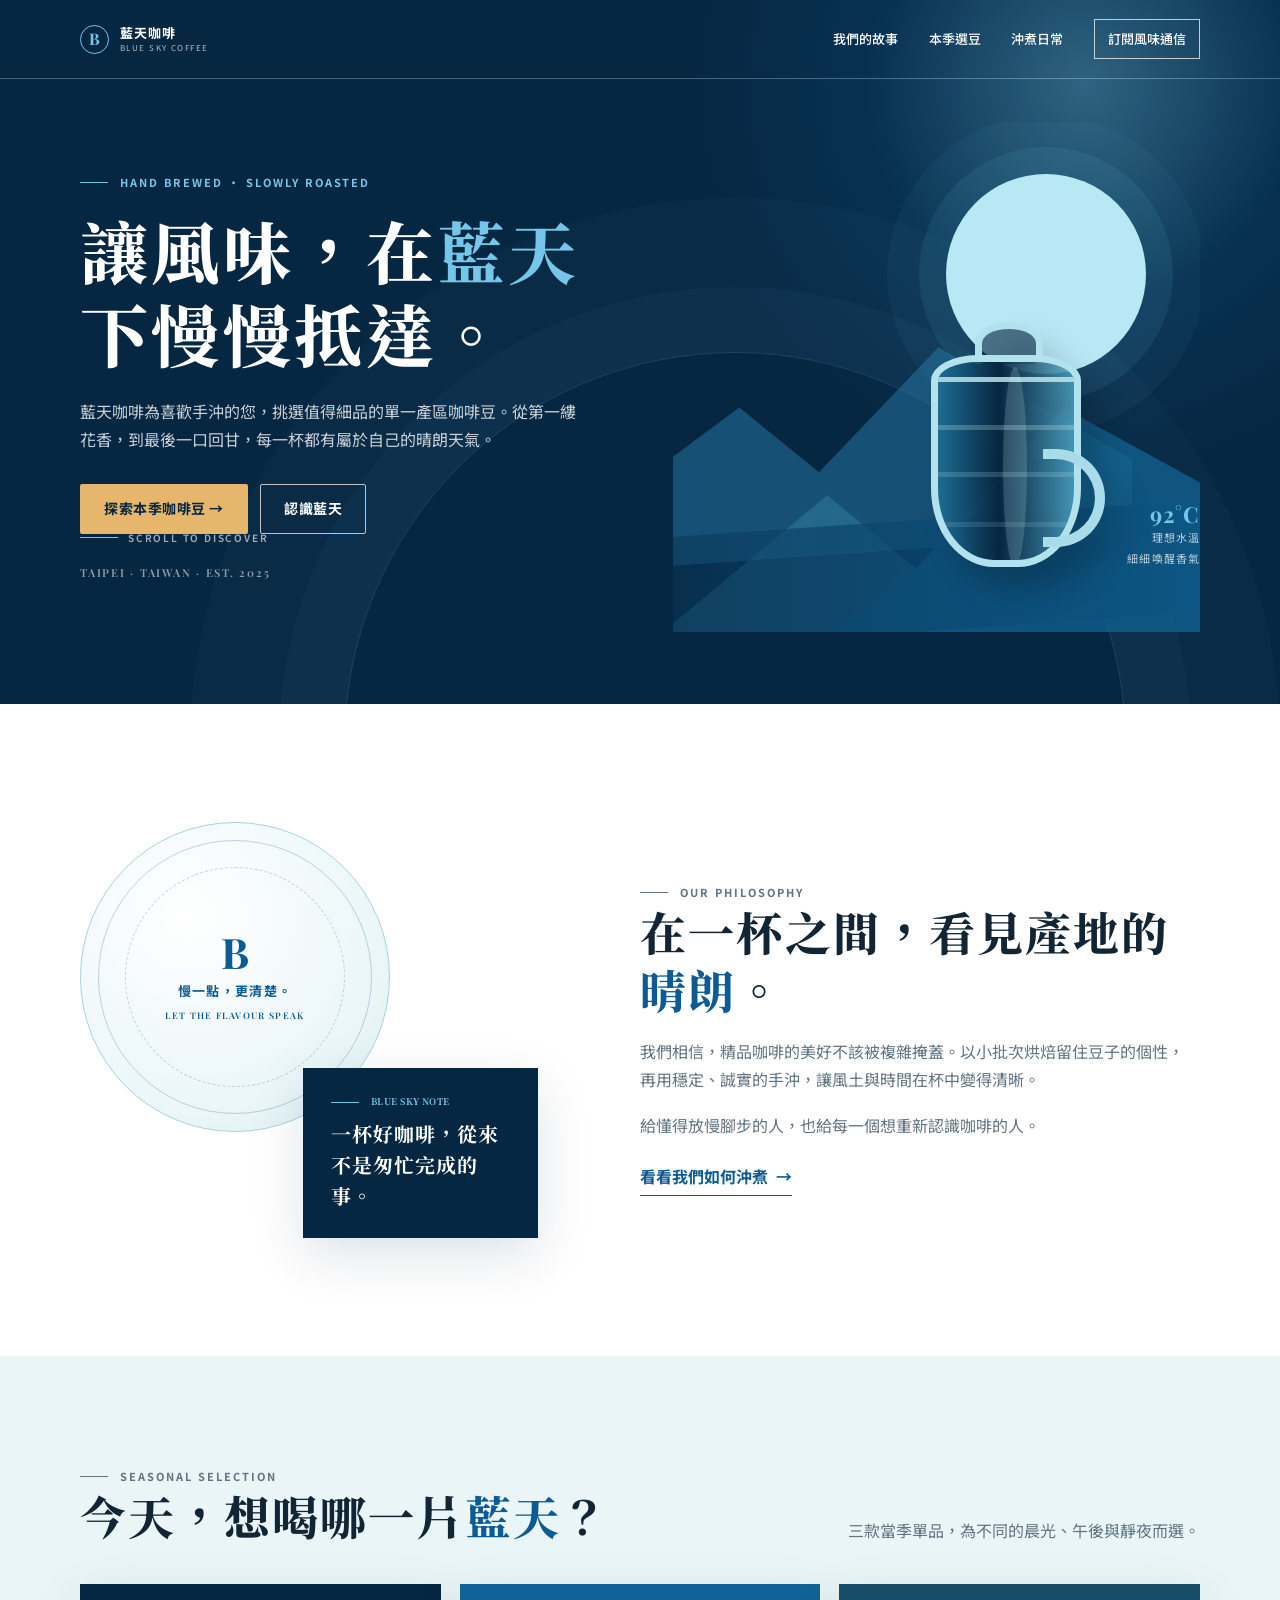
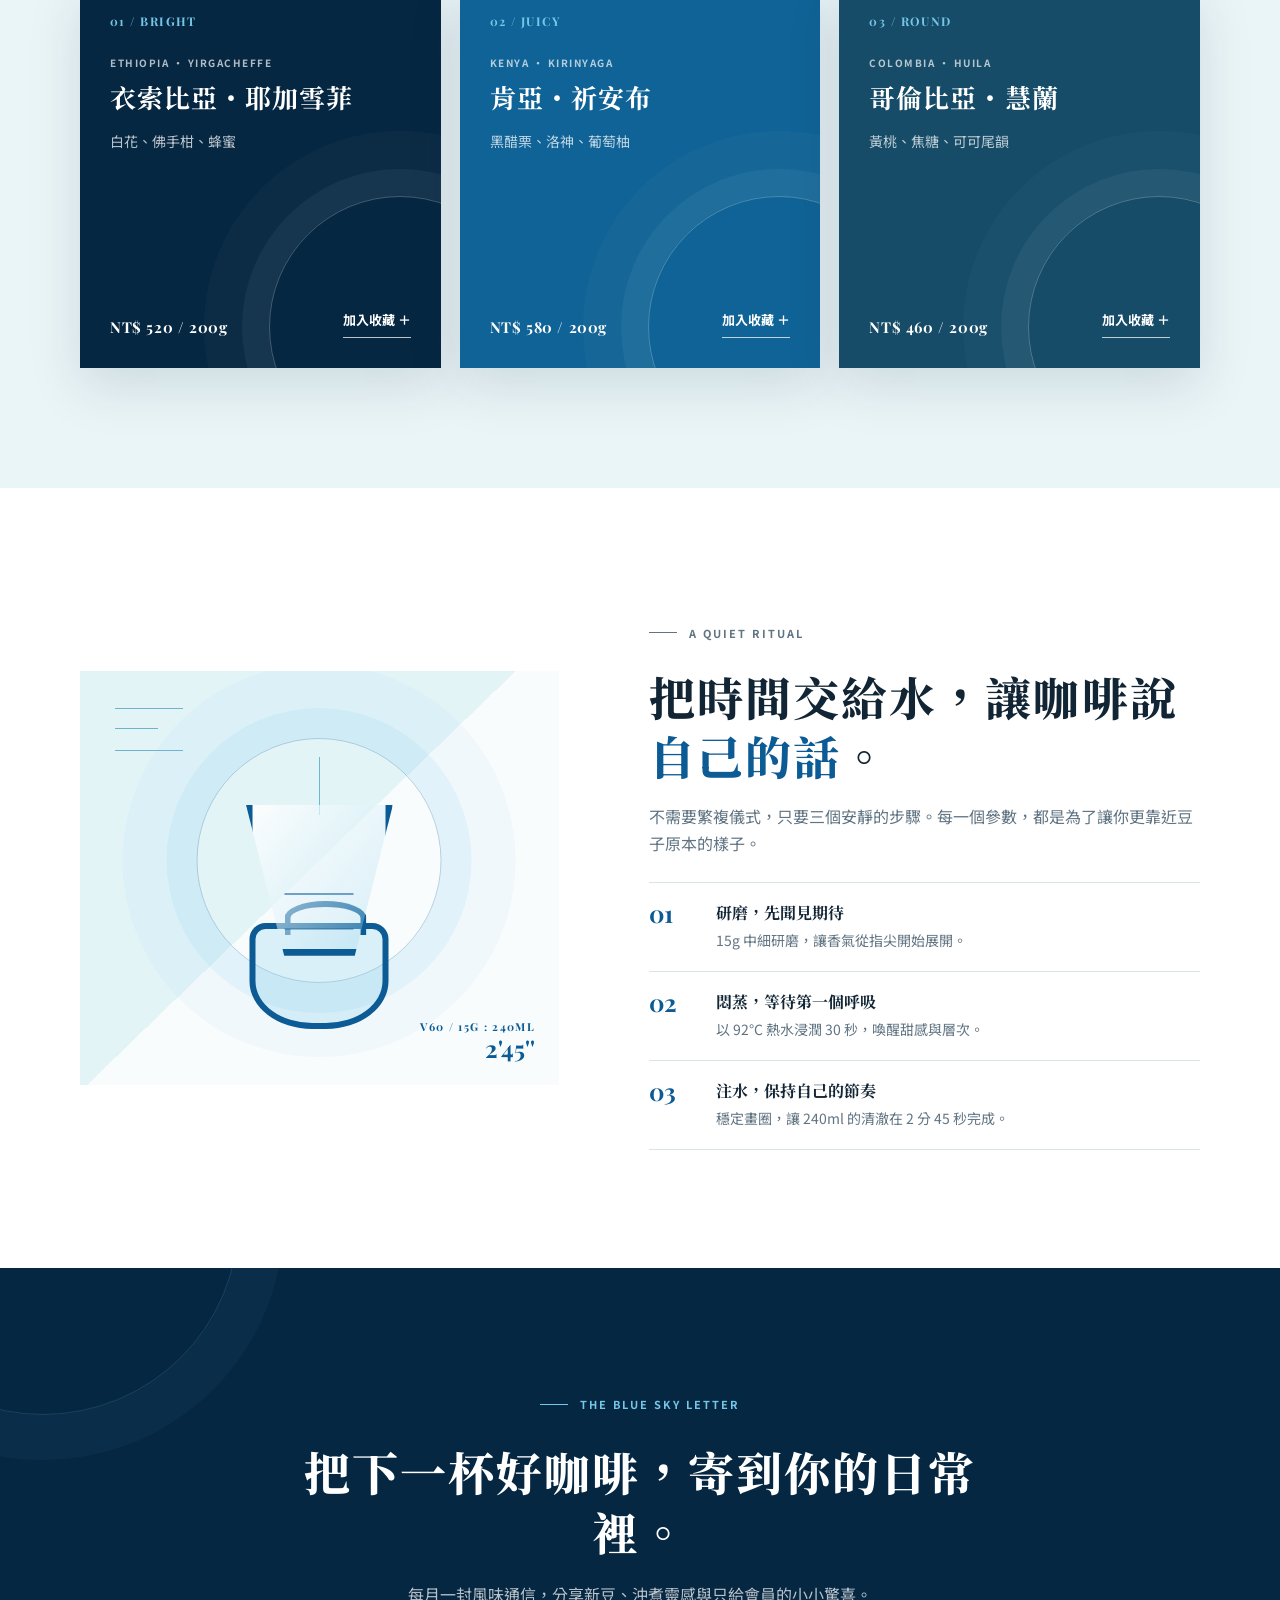
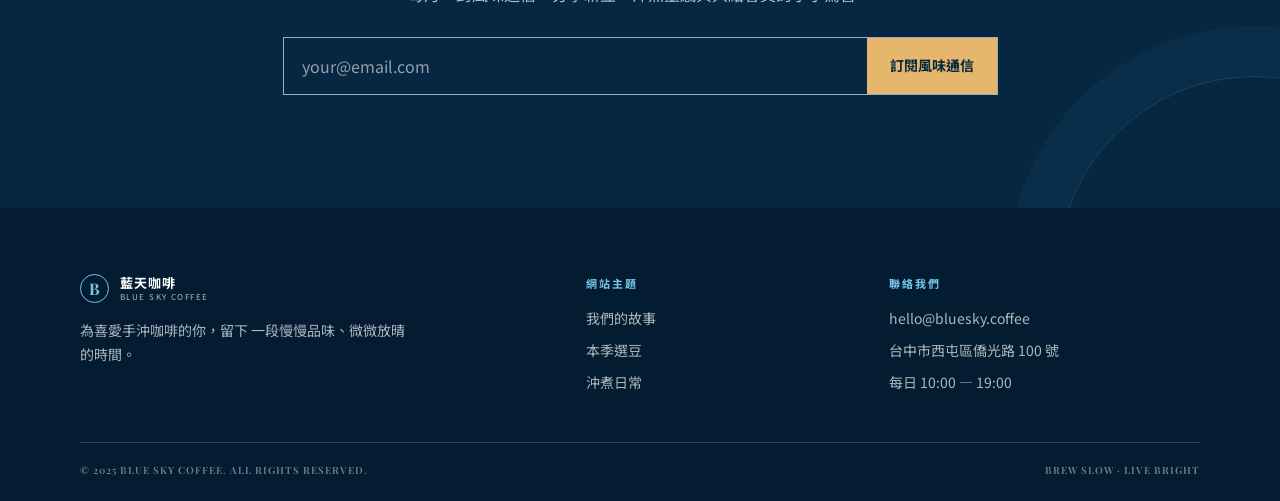
==== onepage/index.html @ 28d44866 "Initial commit" ====
<!doctype html>
<html lang="zh-Hant">
<head>
  <meta charset="UTF-8">
  <meta name="viewport" content="width=device-width, initial-scale=1.0">
  <meta name="description" content="藍天咖啡，為手沖咖啡愛好者挑選當季精品咖啡豆，讓每一杯都清澈、明亮、值得細品。">
  <title>藍天咖啡｜讓風味，慢慢抵達</title>
  <link rel="preconnect" href="https://fonts.googleapis.com">
  <link rel="preconnect" href="https://fonts.gstatic.com" crossorigin>
  <link href="https://fonts.googleapis.com/css2?family=Noto+Sans+TC:wght@400;500;600;700&family=Noto+Serif+TC:wght@600;700;800;900&family=Playfair+Display:wght@600;700&display=swap" rel="stylesheet">
  <style>
    :root {
      --navy: #062742;
      --blue: #0c5b95;
      --sky: #75c6e8;
      --mist: #eaf5f7;
      --cream: #fbfaf6;
      --ink: #122534;
      --muted: #607482;
      --line: #d7e4e8;
      --sand: #e5b66b;
      --shadow: 0 18px 50px rgba(6, 39, 66, .13);
    }

    * { box-sizing: border-box; }
    html { scroll-behavior: smooth; }
    body {
      margin: 0;
      color: var(--ink);
      background: var(--cream);
      font: 16px/1.7 "Noto Sans TC", sans-serif;
      -webkit-font-smoothing: antialiased;
    }
    a { color: inherit; text-decoration: none; }
    button, input { font: inherit; }
    button { cursor: pointer; }
    .wrap { width: min(1120px, calc(100% - 48px)); margin: 0 auto; }
    .eyebrow {
      display: flex;
      align-items: center;
      gap: 12px;
      margin: 0 0 18px;
      color: var(--blue);
      font-size: 11px;
      font-weight: 700;
      letter-spacing: .18em;
    }
    .eyebrow::before { width: 28px; height: 1px; background: currentColor; content: ""; }
    .section-title {
      margin: 0;
      font: 800 clamp(30px, 4vw, 46px)/1.28 "Noto Serif TC", serif;
      letter-spacing: .045em;
    }
    .text-blue { color: var(--blue); }
    .button, .outline-link {
      display: inline-flex;
      min-height: 50px;
      align-items: center;
      justify-content: center;
      padding: 10px 23px;
      border: 1px solid transparent;
      border-radius: 2px;
      font-size: 14px;
      font-weight: 700;
      letter-spacing: .04em;
      transition: transform .25s ease, background-color .25s ease, color .25s ease, border-color .25s ease;
    }
    .button:hover, .outline-link:hover { transform: translateY(-2px); }
    .button--sand { color: var(--navy); background: var(--sand); }
    .button--sand:hover { background: #f1cb8b; }
    .button--dark { color: var(--navy); background: #fff; }
    .outline-link { border-color: rgba(255,255,255,.72); color: #fff; }
    .outline-link:hover { color: var(--navy); background: #fff; }
    :focus-visible { outline: 3px solid var(--sky); outline-offset: 4px; }

    /* Header & hero */
    .site-header { position: absolute; z-index: 20; top: 0; left: 0; width: 100%; border-bottom: 1px solid rgba(255,255,255,.28); }
    .nav { min-height: 78px; display: flex; align-items: center; justify-content: space-between; gap: 20px; }
    .brand { display: inline-flex; align-items: center; gap: 11px; color: #fff; }
    .brand-mark { width: 29px; height: 29px; display: grid; place-items: center; border: 1px solid var(--sky); border-radius: 50%; color: var(--sky); font: 700 16px/1 "Playfair Display", serif; }
    .brand-copy { display: grid; line-height: 1.05; }
    .brand-copy strong { font-size: 13px; letter-spacing: .08em; }
    .brand-copy small { margin-top: 4px; font-size: 8px; letter-spacing: .18em; opacity: .7; }
    .nav-links { display: flex; align-items: center; gap: clamp(16px, 2.4vw, 31px); }
    .nav-links a { position: relative; color: #fff; font-size: 13px; font-weight: 500; white-space: nowrap; }
    .nav-links a:not(.nav-cta)::after { position: absolute; right: 0; bottom: -5px; left: auto; width: 0; height: 1px; background: var(--sky); content: ""; transition: width .25s ease; }
    .nav-links a:not(.nav-cta):hover::after { right: auto; left: 0; width: 100%; }
    .nav-links .nav-cta { padding: 8px 13px; border: 1px solid rgba(255,255,255,.72); }
    .nav-links .nav-cta:hover { color: var(--navy); background: #fff; }
    .menu-toggle { display: none; width: 42px; height: 42px; border: 1px solid rgba(255,255,255,.7); color: #fff; background: transparent; font-size: 23px; line-height: 1; }

    .hero { position: relative; min-height: 704px; overflow: hidden; color: #fff; background: var(--navy); isolation: isolate; }
    .hero::before { position: absolute; z-index: -2; top: -320px; right: -210px; width: 810px; height: 810px; border-radius: 50%; background: radial-gradient(circle, rgba(117,198,232,.38), rgba(12,91,149,.18) 38%, transparent 69%); content: ""; }
    .hero::after { position: absolute; z-index: -1; right: 12%; bottom: -430px; width: 780px; height: 780px; border: 1px solid rgba(117,198,232,.18); border-radius: 50%; box-shadow: 0 0 0 65px rgba(117,198,232,.035), 0 0 0 154px rgba(117,198,232,.025); content: ""; }
    .hero-grid { min-height: 704px; display: grid; grid-template-columns: 1.02fr .98fr; gap: 45px; align-items: center; padding: 122px 0 72px; }
    .hero-copy { position: relative; z-index: 2; }
    .hero .eyebrow { color: var(--sky); }
    .hero h1 { max-width: 650px; margin: 0 0 23px; font: 800 clamp(42px, 5.5vw, 68px)/1.22 "Noto Serif TC", serif; letter-spacing: .05em; }
    .hero h1 span { color: var(--sky); }
    .hero-lede { max-width: 500px; margin: 0; color: rgba(255,255,255,.79); font-size: 16px; }
    .hero-actions { display: flex; flex-wrap: wrap; gap: 12px; margin-top: 31px; }
    .hero-note { margin: 31px 0 0; color: rgba(255,255,255,.55); font: 600 11px/1.5 "Playfair Display", serif; letter-spacing: .16em; }
    .scroll-cue { position: absolute; bottom: 35px; left: 0; display: flex; align-items: center; gap: 10px; color: rgba(255,255,255,.63); font-size: 10px; font-weight: 600; letter-spacing: .18em; }
    .scroll-cue::before { width: 38px; height: 1px; background: var(--sky); content: ""; }

    .hero-art { position: relative; align-self: stretch; min-height: 470px; overflow: hidden; }
    .hero-art .sun { position: absolute; top: 52px; right: 54px; width: clamp(138px, 18vw, 200px); aspect-ratio: 1; border-radius: 50%; background: #b9e8f5; box-shadow: 0 0 0 27px rgba(117,198,232,.09), 0 0 0 59px rgba(117,198,232,.045); }
    .mountain { position: absolute; right: -11%; bottom: 6px; width: 116%; height: 260px; transform: skewY(-9deg); transform-origin: right bottom; background: linear-gradient(146deg, transparent 0 27%, rgba(61,145,184,.36) 27.3% 48%, rgba(17,97,143,.77) 48.3%); clip-path: polygon(0 62%, 28% 20%, 44% 57%, 68% 4%, 100% 57%, 100% 100%, 0 100%); }
    .mountain--back { right: 13%; bottom: 98px; width: 108%; height: 220px; opacity: .46; transform: skewY(-4deg); background: #2a81ae; clip-path: polygon(0 84%, 31% 30%, 45% 62%, 66% 9%, 100% 66%, 100% 100%, 0 100%); }
    .horizon { position: absolute; right: -4%; bottom: 0; width: 116%; height: 112px; background: linear-gradient(90deg, rgba(7,45,75,.5), #0d5684); transform: skewY(-4deg); }
    .coffee-vessel { position: absolute; z-index: 4; right: 18%; bottom: 36px; width: 192px; height: 274px; filter: drop-shadow(18px 22px 14px rgba(0,0,0,.22)); }
    .vessel-neck { position: absolute; top: 0; left: 62px; width: 68px; height: 42px; border: 7px solid #b3e2ef; border-bottom: 0; border-radius: 50% 50% 0 0; background: rgba(6,39,66,.62); }
    .vessel-body { position: absolute; top: 33px; left: 18px; width: 150px; height: 212px; border: 7px solid #b3e2ef; border-radius: 31% 31% 42% 42% / 12% 12% 37% 37%; background: linear-gradient(90deg, rgba(30,112,151,.9), rgba(5,35,60,.9) 45%, rgba(83,167,198,.8)); overflow: hidden; }
    .vessel-body::before { position: absolute; top: 15px; left: 0; width: 100%; height: 5px; background: rgba(197,237,244,.8); box-shadow: 0 48px rgba(197,237,244,.25), 0 95px rgba(197,237,244,.18), 0 145px rgba(197,237,244,.13); content: ""; }
    .vessel-body::after { position: absolute; top: 5px; left: 48%; width: 24px; height: 200px; border-radius: 50%; background: rgba(218,247,251,.17); content: ""; }
    .vessel-handle { position: absolute; right: 0; bottom: 49px; width: 62px; height: 98px; border: 10px solid #a9dce9; border-left: 0; border-radius: 0 53px 53px 0; }
    .art-label { position: absolute; z-index: 5; right: 0; bottom: 64px; display: grid; gap: 3px; color: rgba(255,255,255,.73); font-size: 11px; letter-spacing: .1em; text-align: right; }
    .art-label strong { color: var(--sky); font: 700 22px/1 "Playfair Display", serif; }

    /* Story */
    .story { padding: 118px 0; background: #fff; }
    .story-grid { display: grid; grid-template-columns: .9fr 1.1fr; gap: clamp(45px, 8vw, 105px); align-items: center; }
    .story-visual { position: relative; min-height: 416px; }
    .seal { position: absolute; top: 0; left: 0; width: 310px; height: 310px; display: grid; place-items: center; border: 1px solid #a8d2df; border-radius: 50%; color: var(--blue); background: radial-gradient(circle at 35% 30%, #fff 0, #eaf6f8 68%, #d9edf1 100%); }
    .seal::before, .seal::after { position: absolute; border: 1px solid rgba(12,91,149,.25); border-radius: 50%; content: ""; }
    .seal::before { inset: 17px; }
    .seal::after { inset: 44px; border-style: dashed; }
    .seal-inner { position: relative; z-index: 1; display: grid; gap: 7px; text-align: center; }
    .seal-inner b { font: 700 42px/1 "Playfair Display", serif; }
    .seal-inner span { font-size: 13px; font-weight: 700; letter-spacing: .1em; }
    .seal-inner small { font: 600 9px/1.5 "Playfair Display", serif; letter-spacing: .15em; }
    .blue-note { position: absolute; right: 0; bottom: 0; width: 235px; padding: 27px 28px; color: #fff; background: var(--navy); box-shadow: var(--shadow); }
    .blue-note .eyebrow { margin-bottom: 9px; color: var(--sky); font-size: 9px; }
    .blue-note p { margin: 0; font: 700 20px/1.55 "Noto Serif TC", serif; letter-spacing: .05em; }
    .story-copy p { margin: 19px 0 0; color: var(--muted); }
    .inline-link { display: inline-flex; align-items: center; gap: 8px; margin-top: 24px; padding-bottom: 5px; border-bottom: 1px solid var(--blue); color: var(--blue); font-weight: 700; }
    .inline-link:hover { color: var(--navy); }

    /* Coffee collection */
    .coffee { padding: 111px 0 120px; background: var(--mist); }
    .section-heading { display: flex; align-items: end; justify-content: space-between; gap: 40px; margin-bottom: 39px; }
    .section-heading p { max-width: 370px; margin: 0; color: var(--muted); }
    .coffee-grid { display: grid; grid-template-columns: repeat(3, 1fr); gap: 19px; }
    .coffee-card { position: relative; min-height: 384px; display: flex; flex-direction: column; overflow: hidden; padding: 30px; color: #fff; background: var(--navy); box-shadow: var(--shadow); }
    .coffee-card:nth-child(2) { background: #106396; }
    .coffee-card:nth-child(3) { background: #164c68; }
    .coffee-card::after { position: absolute; right: -90px; bottom: -90px; width: 260px; height: 260px; border: 1px solid rgba(255,255,255,.24); border-radius: 50%; box-shadow: 0 0 0 27px rgba(255,255,255,.045), 0 0 0 65px rgba(255,255,255,.025); content: ""; }
    .card-top, .coffee-card h3, .flavour, .card-footer { position: relative; z-index: 1; }
    .card-top { color: var(--sky); font: 700 12px/1.3 "Playfair Display", serif; letter-spacing: .12em; }
    .origin { margin: 25px 0 8px; color: rgba(255,255,255,.69); font-size: 10px; font-weight: 700; letter-spacing: .15em; }
    .coffee-card h3 { margin: 0; font: 700 26px/1.38 "Noto Serif TC", serif; letter-spacing: .04em; }
    .flavour { margin: 15px 0 0; color: rgba(255,255,255,.73); font-size: 14px; }
    .card-footer { display: flex; align-items: end; justify-content: space-between; gap: 14px; margin-top: auto; }
    .price { font: 700 15px/1.3 "Playfair Display", serif; letter-spacing: .04em; }
    .save-coffee { padding: 0 0 5px; border: 0; border-bottom: 1px solid rgba(255,255,255,.72); color: #fff; background: transparent; font-size: 13px; font-weight: 700; white-space: nowrap; transition: color .2s, border-color .2s; }
    .save-coffee:hover { border-color: var(--sand); color: var(--sand); }

    /* Brew */
    .brew { padding: 118px 0; background: #fff; }
    .brew-grid { display: grid; grid-template-columns: .93fr 1.07fr; gap: clamp(42px, 8vw, 90px); align-items: center; }
    .brew-art { position: relative; height: 414px; overflow: hidden; background: linear-gradient(136deg, #e3f4f7 0 48%, #f8fcfc 48% 100%); }
    .brew-art::before { position: absolute; top: 37px; left: 35px; width: 68px; height: 41px; border-top: 1px solid #6cb4ce; border-bottom: 1px solid #6cb4ce; content: ""; }
    .brew-art::after { position: absolute; top: 57px; left: 35px; width: 43px; border-top: 1px solid #6cb4ce; content: ""; }
    .water-rings { position: absolute; top: 67px; left: 50%; width: 245px; height: 245px; border: 1px solid rgba(12,91,149,.27); border-radius: 50%; transform: translateX(-50%); box-shadow: 0 0 0 30px rgba(117,198,232,.12), 0 0 0 74px rgba(117,198,232,.065); }
    .water-rings::before { position: absolute; top: 18px; left: 50%; width: 1px; height: 58px; background: #6bb8d1; content: ""; transform: translateX(-50%); }
    .dripper { position: absolute; z-index: 2; top: 134px; left: 50%; width: 147px; height: 151px; border: 7px solid var(--blue); border-top: 0; background: linear-gradient(130deg, rgba(255,255,255,.85), rgba(117,198,232,.25)); clip-path: polygon(0 0, 100% 0, 74% 100%, 26% 100%); transform: translateX(-50%); }
    .dripper::after { position: absolute; right: 32px; bottom: 19px; left: 32px; height: 33px; border-top: 2px solid rgba(12,91,149,.55); border-bottom: 2px solid rgba(12,91,149,.35); content: ""; }
    .carafe { position: absolute; z-index: 1; bottom: 56px; left: 50%; width: 139px; height: 106px; border: 6px solid var(--blue); border-radius: 16px 16px 45% 45%; background: rgba(117,198,232,.23); transform: translateX(-50%); }
    .carafe::before { position: absolute; top: -28px; left: 29px; width: 70px; height: 28px; border: 6px solid var(--blue); border-bottom: 0; border-radius: 50% 50% 0 0; content: ""; }
    .brew-caption { position: absolute; right: 24px; bottom: 19px; color: var(--blue); text-align: right; }
    .brew-caption span { display: block; font: 700 11px/1.5 "Playfair Display", serif; letter-spacing: .12em; }
    .brew-caption strong { font: 700 24px/1.1 "Playfair Display", serif; }
    .brew-copy > p { margin: 18px 0 25px; color: var(--muted); }
    .brew-steps { border-top: 1px solid var(--line); }
    .brew-step { display: grid; grid-template-columns: 52px 1fr; gap: 15px; padding: 18px 0; border-bottom: 1px solid var(--line); }
    .step-number { color: var(--blue); font: 700 24px/1 "Playfair Display", serif; }
    .brew-step h3 { margin: 0; font: 700 16px/1.5 "Noto Serif TC", serif; }
    .brew-step p { margin: 4px 0 0; color: var(--muted); font-size: 14px; }

    /* Subscribe and footer */
    .visit { position: relative; overflow: hidden; padding: 108px 0 113px; color: #fff; text-align: center; background: var(--navy); }
    .visit::before, .visit::after { position: absolute; width: 390px; height: 390px; border: 1px solid rgba(117,198,232,.17); border-radius: 50%; content: ""; }
    .visit::before { top: -245px; left: -153px; box-shadow: 0 0 0 45px rgba(117,198,232,.035); }
    .visit::after { right: -170px; bottom: -260px; box-shadow: 0 0 0 50px rgba(117,198,232,.035); }
    .visit .wrap { position: relative; z-index: 1; max-width: 715px; }
    .visit .eyebrow { justify-content: center; color: var(--sky); }
    .visit h2 { margin: 0; font: 800 clamp(30px, 4vw, 46px)/1.3 "Noto Serif TC", serif; letter-spacing: .045em; }
    .visit p { max-width: 510px; margin: 19px auto 29px; color: rgba(255,255,255,.72); }
    .subscribe-form { display: flex; min-height: 58px; border: 1px solid rgba(255,255,255,.62); }
    .subscribe-form input { min-width: 0; flex: 1; padding: 0 18px; border: 0; color: #fff; outline: none; background: transparent; }
    .subscribe-form input::placeholder { color: rgba(255,255,255,.56); }
    .subscribe-form button { padding: 0 23px; border: 0; color: var(--navy); background: var(--sand); font-size: 14px; font-weight: 700; white-space: nowrap; transition: background .2s; }
    .subscribe-form button:hover { background: #f1cb8b; }
    .site-footer { padding: 66px 0 23px; color: rgba(255,255,255,.68); background: #031c31; }
    .footer-grid { display: grid; grid-template-columns: 1.45fr .8fr 1fr; gap: 55px; padding-bottom: 48px; }
    .footer-brand .brand { margin-bottom: 16px; }
    .footer-brand p { max-width: 330px; margin: 0; font-size: 14px; }
    .footer-title { margin: 0 0 14px; color: var(--sky); font-size: 11px; font-weight: 700; letter-spacing: .18em; }
    .footer-links { display: grid; gap: 8px; font-size: 14px; }
    .footer-links a:hover { color: var(--sky); }
    .footer-links address { font-style: normal; }
    .footer-bottom { display: flex; justify-content: space-between; gap: 20px; padding-top: 20px; border-top: 1px solid rgba(255,255,255,.17); color: rgba(255,255,255,.44); font: 600 10px/1.5 "Playfair Display", serif; letter-spacing: .1em; }

    .toast { position: fixed; z-index: 50; right: 22px; bottom: 22px; max-width: min(370px, calc(100vw - 44px)); padding: 14px 18px; border-left: 3px solid var(--sand); color: #fff; background: var(--navy); box-shadow: var(--shadow); font-size: 14px; opacity: 0; pointer-events: none; transform: translateY(12px); transition: opacity .25s ease, transform .25s ease; }
    .toast.show { opacity: 1; transform: translateY(0); }
    .reveal { opacity: 0; transform: translateY(18px); transition: opacity .65s ease, transform .65s ease; }
    .reveal.visible { opacity: 1; transform: translateY(0); }

    @media (max-width: 820px) {
      .menu-toggle { display: grid; place-items: center; }
      .nav { position: relative; }
      .nav-links { position: absolute; top: 78px; right: -24px; left: -24px; max-height: 0; display: grid; gap: 0; overflow: hidden; background: #05233c; transition: max-height .35s ease; }
      .nav-links.open { max-height: 300px; border-top: 1px solid rgba(255,255,255,.16); }
      .nav-links a { display: block; padding: 13px 24px; }
      .nav-links .nav-cta { margin: 5px 24px 15px; padding: 10px 13px; text-align: center; }
      .hero { min-height: 710px; }
      .hero-grid { min-height: 710px; grid-template-columns: 1fr; gap: 0; padding: 118px 0 43px; }
      .hero-art { min-height: 276px; margin-top: -9px; }
      .hero-art .sun { top: 19px; right: 20%; width: 130px; }
      .mountain { height: 180px; }
      .mountain--back { bottom: 69px; height: 150px; }
      .coffee-vessel { right: 17%; bottom: -12px; transform: scale(.72); transform-origin: bottom right; }
      .art-label { display: none; }
      .scroll-cue { display: none; }
      .story-grid, .brew-grid { grid-template-columns: 1fr; }
      .story-visual { max-width: 525px; width: 100%; min-height: 400px; }
      .coffee-grid { grid-template-columns: repeat(2, 1fr); }
      .coffee-card:nth-child(3) { grid-column: span 2; }
      .footer-grid { grid-template-columns: 1fr 1fr; }
      .footer-brand { grid-column: 1 / -1; }
    }
    @media (max-width: 560px) {
      .wrap { width: calc(100% - 34px); }
      .nav-links { right: -17px; left: -17px; }
      .hero { min-height: 680px; }
      .hero-grid { min-height: 680px; padding-top: 106px; }
      .hero h1 { font-size: 40px; }
      .hero-lede { font-size: 14px; }
      .hero-actions { gap: 9px; margin-top: 24px; }
      .hero-actions .button, .hero-actions .outline-link { min-height: 46px; padding: 8px 15px; font-size: 13px; }
      .hero-note { margin-top: 21px; }
      .hero-art { min-height: 219px; }
      .hero-art .sun { width: 92px; }
      .coffee-vessel { right: 5%; bottom: -48px; transform: scale(.57); }
      .story, .coffee, .brew { padding: 76px 0; }
      .seal { width: 245px; height: 245px; }
      .seal-inner b { font-size: 35px; }
      .story-visual { min-height: 347px; }
      .blue-note { width: 185px; padding: 20px; }
      .blue-note p { font-size: 16px; }
      .section-heading { display: block; margin-bottom: 28px; }
      .section-heading p { margin-top: 14px; font-size: 14px; }
      .coffee-grid { grid-template-columns: 1fr; }
      .coffee-card, .coffee-card:nth-child(3) { min-height: 330px; grid-column: auto; }
      .coffee-card { padding: 25px; }
      .brew-art { height: 310px; }
      .water-rings { top: 45px; width: 178px; height: 178px; box-shadow: 0 0 0 23px rgba(117,198,232,.12), 0 0 0 53px rgba(117,198,232,.065); }
      .dripper { top: 95px; transform: translateX(-50%) scale(.75); }
      .carafe { bottom: 37px; transform: translateX(-50%) scale(.75); }
      .visit { padding: 76px 0; }
      .subscribe-form { display: grid; gap: 0; border: 0; }
      .subscribe-form input { min-height: 54px; border: 1px solid rgba(255,255,255,.62); }
      .subscribe-form button { min-height: 54px; margin-top: 10px; }
      .footer-grid { grid-template-columns: 1fr; gap: 33px; }
      .footer-brand { grid-column: auto; }
      .footer-bottom { display: grid; gap: 8px; }
    }
    @media (prefers-reduced-motion: reduce) {
      html { scroll-behavior: auto; }
      *, *::before, *::after { transition-duration: .01ms !important; animation-duration: .01ms !important; animation-iteration-count: 1 !important; }
      .reveal { opacity: 1; transform: none; }
    }
  </style>
</head>
<body>
  <header class="site-header" id="top">
    <nav class="nav wrap" aria-label="主要導覽">
      <a class="brand" href="#top" aria-label="回到藍天咖啡首頁">
        <span class="brand-mark" aria-hidden="true">B</span>
        <span class="brand-copy"><strong>藍天咖啡</strong><small>BLUE SKY COFFEE</small></span>
      </a>
      <button class="menu-toggle" type="button" aria-controls="navLinks" aria-expanded="false" aria-label="開啟導覽選單">☰</button>
      <div class="nav-links" id="navLinks">
        <a href="#story">我們的故事</a>
        <a href="#coffee">本季選豆</a>
        <a href="#brew">沖煮日常</a>
        <a class="nav-cta" href="#visit">訂閱風味通信</a>
      </div>
    </nav>
  </header>

  <main>
    <section class="hero" aria-labelledby="heroTitle">
      <div class="wrap hero-grid">
        <div class="hero-copy">
          <p class="eyebrow">HAND BREWED · SLOWLY ROASTED</p>
          <h1 id="heroTitle">讓風味，在<span>藍天</span>下慢慢抵達。</h1>
          <p class="hero-lede">藍天咖啡為喜歡手沖的您，挑選值得細品的單一產區咖啡豆。從第一縷花香，到最後一口回甘，每一杯都有屬於自己的晴朗天氣。</p>
          <div class="hero-actions">
            <a class="button button--sand" href="#coffee">探索本季咖啡豆 →</a>
            <a class="outline-link" href="#story">認識藍天</a>
          </div>
          <p class="hero-note">TAIPEI · TAIWAN · EST. 2025</p>
          <span class="scroll-cue">SCROLL TO DISCOVER</span>
        </div>
        <div class="hero-art" aria-hidden="true">
          <div class="sun"></div>
          <div class="mountain mountain--back"></div>
          <div class="mountain"></div>
          <div class="horizon"></div>
          <div class="coffee-vessel"><div class="vessel-neck"></div><div class="vessel-body"></div><div class="vessel-handle"></div></div>
          <div class="art-label"><strong>92°C</strong><span>理想水溫</span><span>細細喚醒香氣</span></div>
        </div>
      </div>
    </section>

    <section class="story" id="story" aria-labelledby="storyTitle">
      <div class="wrap story-grid">
        <div class="story-visual reveal" aria-hidden="true">
          <div class="seal"><div class="seal-inner"><b>B</b><span>慢一點，更清楚。</span><small>LET THE FLAVOUR SPEAK</small></div></div>
          <aside class="blue-note"><p class="eyebrow">BLUE SKY NOTE</p><p>一杯好咖啡，從來不是匆忙完成的事。</p></aside>
        </div>
        <div class="story-copy reveal">
          <p class="eyebrow">OUR PHILOSOPHY</p>
          <h2 class="section-title" id="storyTitle">在一杯之間，看見產地的<span class="text-blue">晴朗</span>。</h2>
          <p>我們相信，精品咖啡的美好不該被複雜掩蓋。以小批次烘焙留住豆子的個性，再用穩定、誠實的手沖，讓風土與時間在杯中變得清晰。</p>
          <p>給懂得放慢腳步的人，也給每一個想重新認識咖啡的人。</p>
          <a class="inline-link" href="#brew">看看我們如何沖煮 <span aria-hidden="true">→</span></a>
        </div>
      </div>
    </section>

    <section class="coffee" id="coffee" aria-labelledby="coffeeTitle">
      <div class="wrap">
        <div class="section-heading reveal">
          <div><p class="eyebrow">SEASONAL SELECTION</p><h2 class="section-title" id="coffeeTitle">今天，想喝哪一片<span class="text-blue">藍天</span>？</h2></div>
          <p>三款當季單品，為不同的晨光、午後與靜夜而選。</p>
        </div>
        <div class="coffee-grid">
          <article class="coffee-card reveal">
            <div class="card-top">01 / BRIGHT</div><p class="origin">ETHIOPIA · YIRGACHEFFE</p><h3>衣索比亞・耶加雪菲</h3><p class="flavour">白花、佛手柑、蜂蜜</p>
            <div class="card-footer"><span class="price">NT$ 520 / 200g</span><button class="save-coffee" type="button" data-coffee="衣索比亞・耶加雪菲">加入收藏 ＋</button></div>
          </article>
          <article class="coffee-card reveal">
            <div class="card-top">02 / JUICY</div><p class="origin">KENYA · KIRINYAGA</p><h3>肯亞・祈安布</h3><p class="flavour">黑醋栗、洛神、葡萄柚</p>
            <div class="card-footer"><span class="price">NT$ 580 / 200g</span><button class="save-coffee" type="button" data-coffee="肯亞・祈安布">加入收藏 ＋</button></div>
          </article>
          <article class="coffee-card reveal">
            <div class="card-top">03 / ROUND</div><p class="origin">COLOMBIA · HUILA</p><h3>哥倫比亞・慧蘭</h3><p class="flavour">黃桃、焦糖、可可尾韻</p>
            <div class="card-footer"><span class="price">NT$ 460 / 200g</span><button class="save-coffee" type="button" data-coffee="哥倫比亞・慧蘭">加入收藏 ＋</button></div>
          </article>
        </div>
      </div>
    </section>

    <section class="brew" id="brew" aria-labelledby="brewTitle">
      <div class="wrap brew-grid">
        <div class="brew-art reveal" aria-hidden="true"><div class="water-rings"></div><div class="dripper"></div><div class="carafe"></div><div class="brew-caption"><span>V60 / 15G : 240ML</span><strong>2'45''</strong></div></div>
        <div class="brew-copy reveal">
          <p class="eyebrow">A QUIET RITUAL</p>
          <h2 class="section-title" id="brewTitle">把時間交給水，讓咖啡說<span class="text-blue">自己的話</span>。</h2>
          <p>不需要繁複儀式，只要三個安靜的步驟。每一個參數，都是為了讓你更靠近豆子原本的樣子。</p>
          <div class="brew-steps">
            <div class="brew-step"><span class="step-number">01</span><div><h3>研磨，先聞見期待</h3><p>15g 中細研磨，讓香氣從指尖開始展開。</p></div></div>
            <div class="brew-step"><span class="step-number">02</span><div><h3>悶蒸，等待第一個呼吸</h3><p>以 92°C 熱水浸潤 30 秒，喚醒甜感與層次。</p></div></div>
            <div class="brew-step"><span class="step-number">03</span><div><h3>注水，保持自己的節奏</h3><p>穩定畫圈，讓 240ml 的清澈在 2 分 45 秒完成。</p></div></div>
          </div>
        </div>
      </div>
    </section>

    <section class="visit" id="visit" aria-labelledby="visitTitle">
      <div class="wrap reveal">
        <p class="eyebrow">THE BLUE SKY LETTER</p>
        <h2 id="visitTitle">把下一杯好咖啡，寄到你的日常裡。</h2>
        <p>每月一封風味通信，分享新豆、沖煮靈感與只給會員的小小驚喜。</p>
        <form class="subscribe-form" id="subscribeForm">
          <input type="email" aria-label="電子郵件地址" placeholder="your@email.com" required>
          <button type="submit">訂閱風味通信</button>
        </form>
      </div>
    </section>
  </main>

  <footer class="site-footer">
    <div class="wrap footer-grid">
      <div class="footer-brand"><a class="brand" href="#top" aria-label="回到藍天咖啡首頁"><span class="brand-mark" aria-hidden="true">B</span><span class="brand-copy"><strong>藍天咖啡</strong><small>BLUE SKY COFFEE</small></span></a><p>為喜愛手沖咖啡的你，留下 一段慢慢品味、微微放晴的時間。</p></div>
      <div><p class="footer-title">網站主題</p><div class="footer-links"><a href="#story">我們的故事</a><a href="#coffee">本季選豆</a><a href="#brew">沖煮日常</a></div></div>
      <div><p class="footer-title">聯絡我們</p><div class="footer-links"><a href="mailto:hello@bluesky.coffee">hello@bluesky.coffee</a><address>台中市西屯區僑光路 100 號</address><span>每日 10:00 — 19:00</span></div></div>
    </div>
    <div class="wrap footer-bottom"><span>© 2025 BLUE SKY COFFEE. ALL RIGHTS RESERVED.</span><span>BREW SLOW · LIVE BRIGHT</span></div>
  </footer>
  <div class="toast" role="status" aria-live="polite"></div>

  <script>
    (() => {
      const menuButton = document.querySelector('.menu-toggle');
      const navLinks = document.querySelector('.nav-links');
      const toast = document.querySelector('.toast');
      let toastTimer;

      const closeMenu = () => {
        navLinks.classList.remove('open');
        menuButton.setAttribute('aria-expanded', 'false');
        menuButton.setAttribute('aria-label', '開啟導覽選單');
        menuButton.textContent = '☰';
      };
      menuButton.addEventListener('click', () => {
        const opening = !navLinks.classList.contains('open');
        navLinks.classList.toggle('open', opening);
        menuButton.setAttribute('aria-expanded', String(opening));
        menuButton.setAttribute('aria-label', opening ? '關閉導覽選單' : '開啟導覽選單');
        menuButton.textContent = opening ? '×' : '☰';
      });
      navLinks.querySelectorAll('a').forEach(link => link.addEventListener('click', closeMenu));

      const showToast = message => {
        clearTimeout(toastTimer);
        toast.textContent = message;
        toast.classList.add('show');
        toastTimer = setTimeout(() => toast.classList.remove('show'), 2600);
      };
      document.querySelectorAll('[data-coffee]').forEach(button => {
        button.addEventListener('click', () => showToast(`已將「${button.dataset.coffee}」加入你的收藏。`));
      });
      document.querySelector('#subscribeForm').addEventListener('submit', event => {
        event.preventDefault();
        event.currentTarget.reset();
        showToast('謝謝訂閱，下一封晴朗的風味通信即將寄出。');
      });

      const revealItems = document.querySelectorAll('.reveal');
      const reducedMotion = window.matchMedia('(prefers-reduced-motion: reduce)').matches;
      if (!('IntersectionObserver' in window) || reducedMotion) {
        revealItems.forEach(item => item.classList.add('visible'));
      } else {
        const observer = new IntersectionObserver(entries => {
          entries.forEach(entry => {
            if (entry.isIntersecting) {
              entry.target.classList.add('visible');
              observer.unobserve(entry.target);
            }
          });
        }, { threshold: .12 });
        revealItems.forEach(item => observer.observe(item));
      }
    })();
  </script>
</body>
</html>
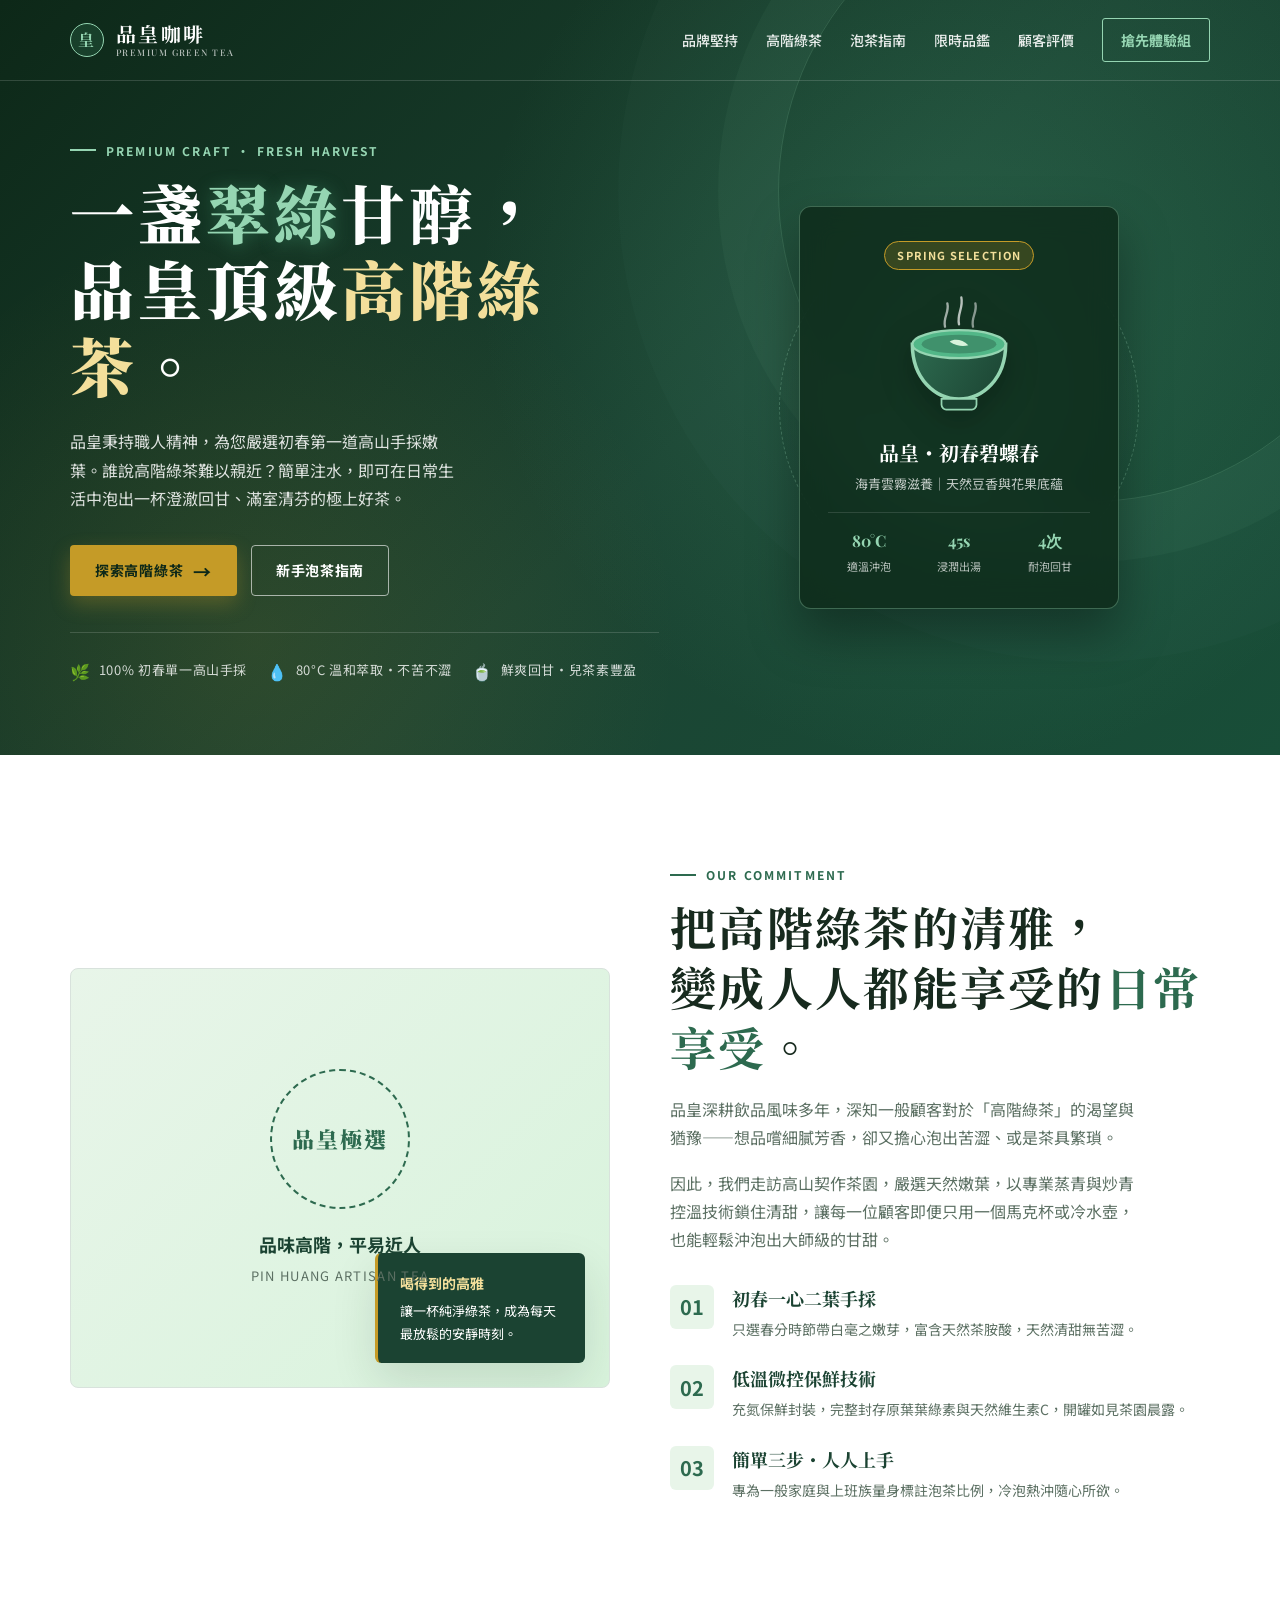
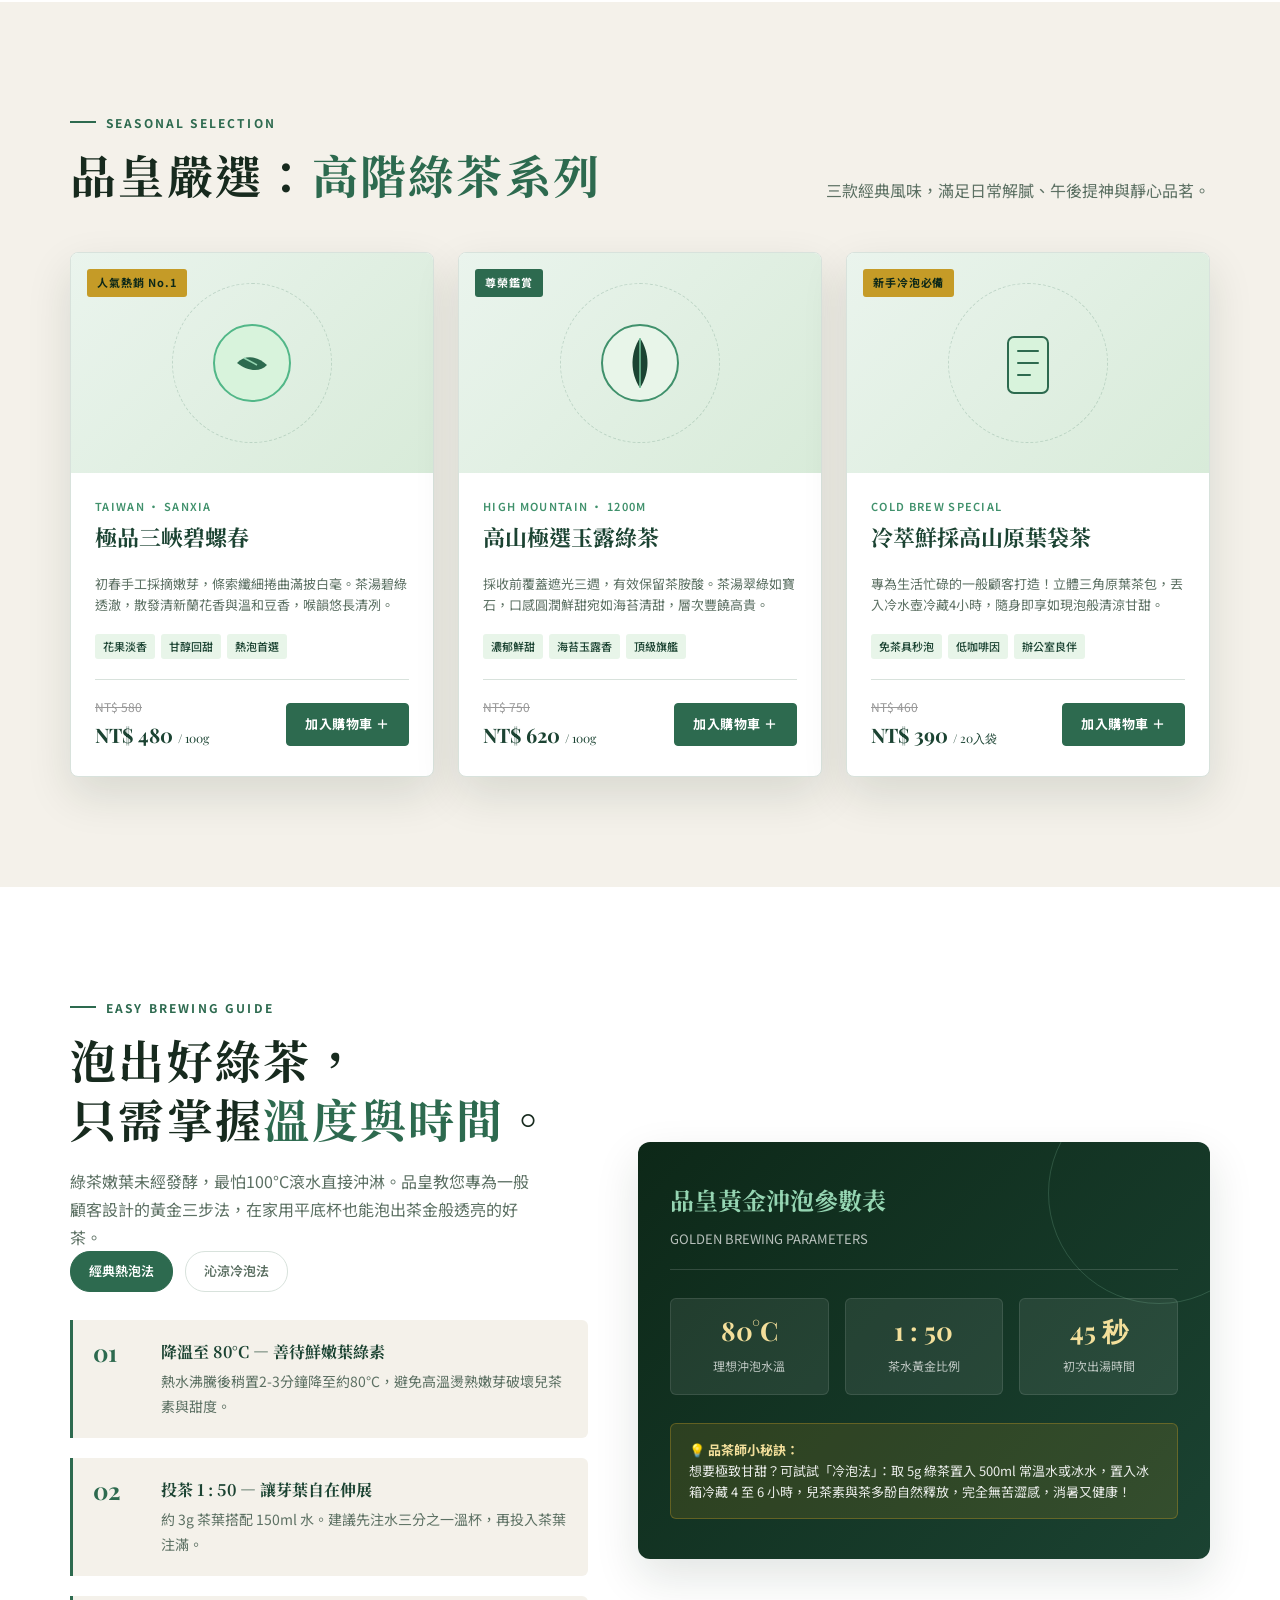
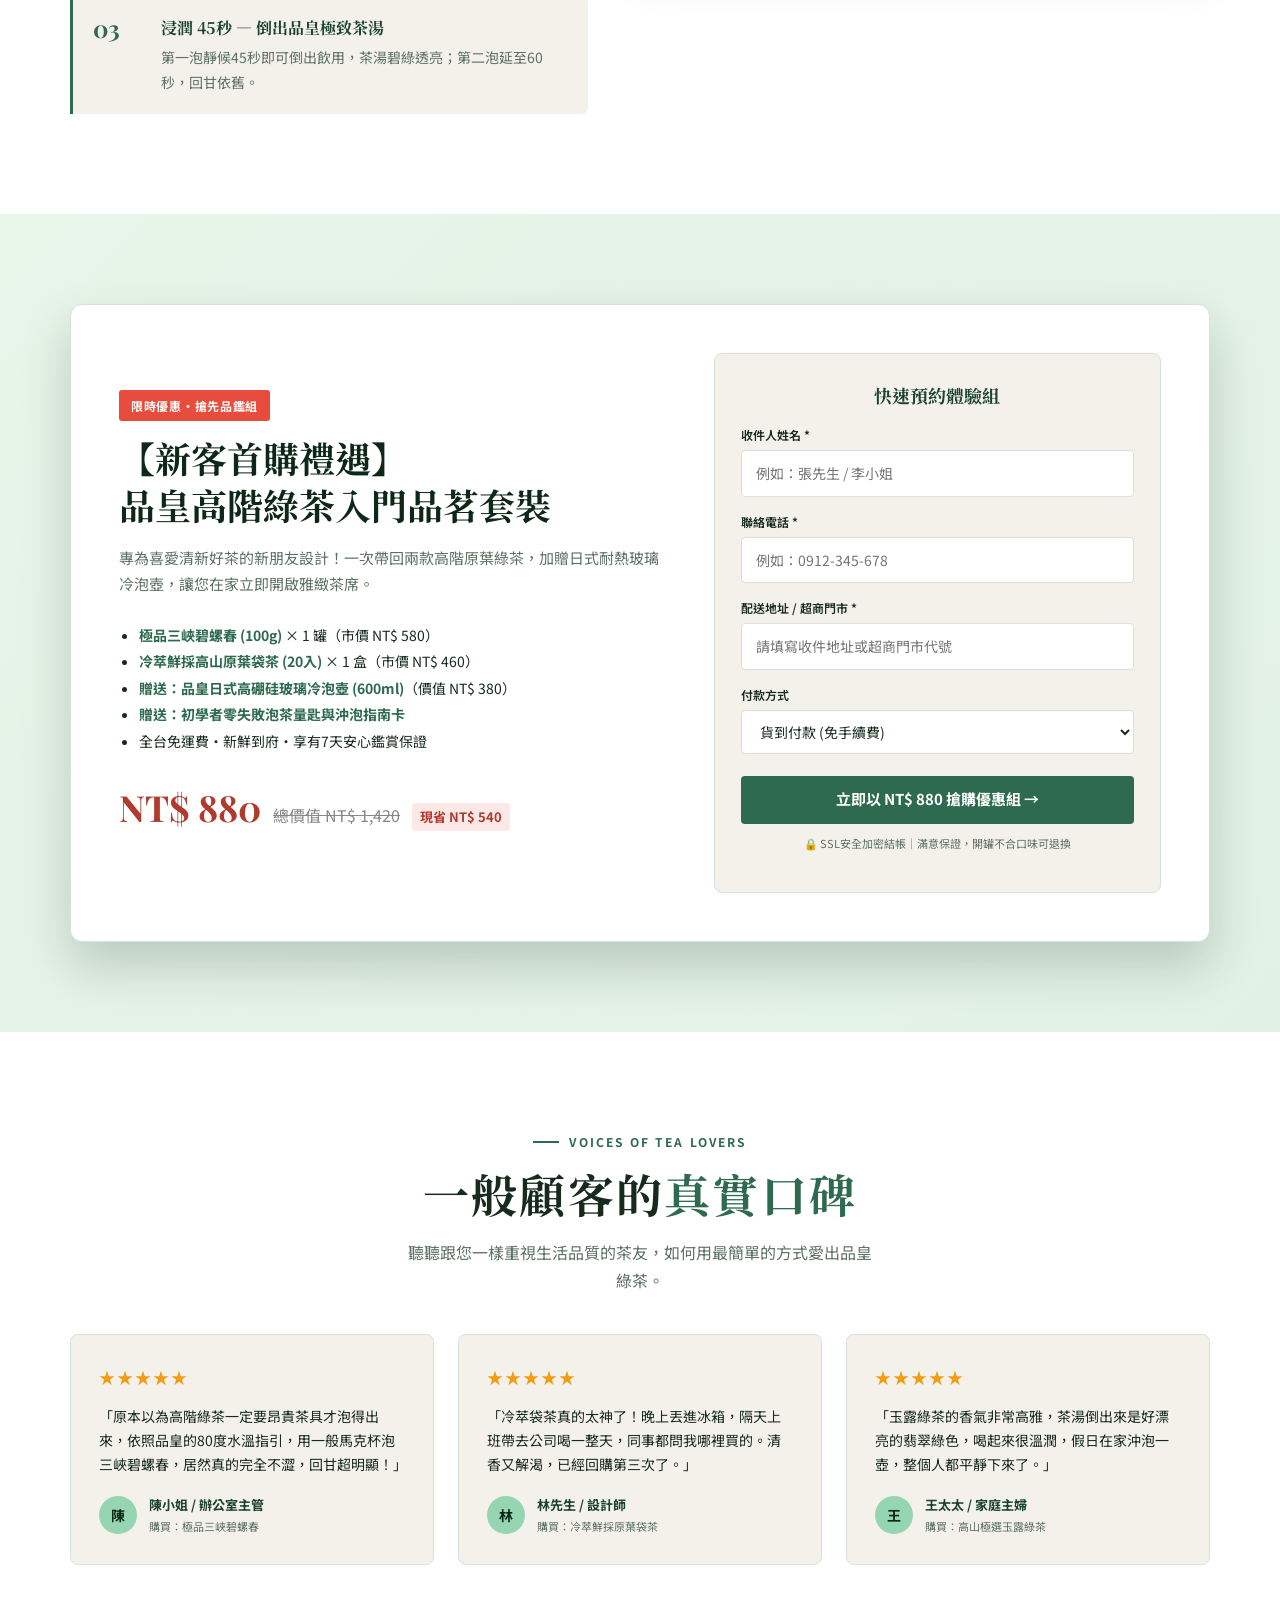
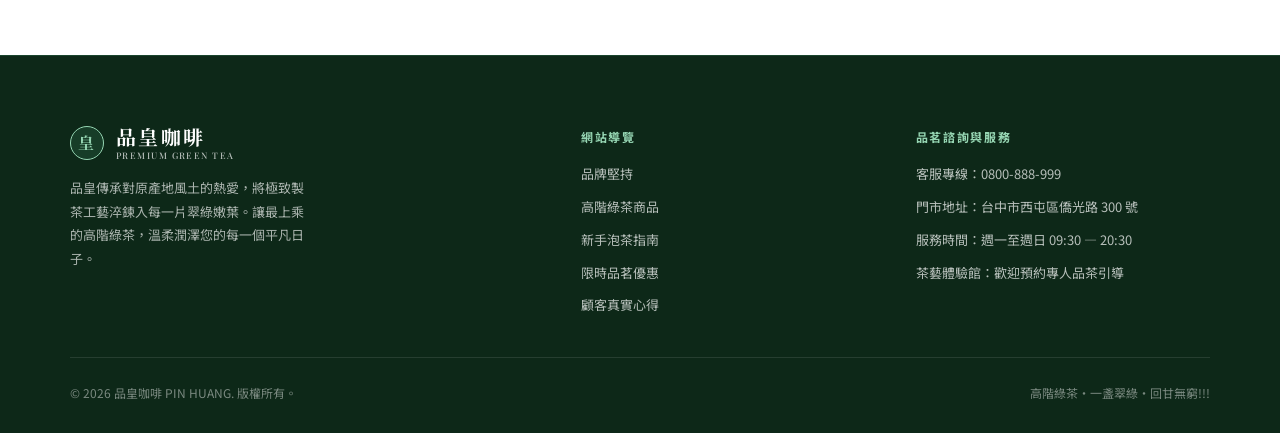
==== commit d5bd97c0: "更新門市地址及調整茶葉沖泡建議時間" ====
--- a/onepage/index.html
+++ b/onepage/index.html
@@ -1,25 +1,31 @@
-<!doctype html>
+<!DOCTYPE html>
 <html lang="zh-Hant">
 <head>
   <meta charset="UTF-8">
   <meta name="viewport" content="width=device-width, initial-scale=1.0">
-  <meta name="description" content="藍天咖啡，為手沖咖啡愛好者挑選當季精品咖啡豆，讓每一杯都清澈、明亮、值得細品。">
-  <title>藍天咖啡｜讓風味，慢慢抵達</title>
+  <meta name="description" content="品皇咖啡嚴選高階綠茶系列，專為喜愛清新甘甜的顧客精選初春手採嫩葉。零門檻泡茶指引，輕鬆泡出鮮爽回甘的極品綠茶。">
+  <title>品皇咖啡｜高階綠茶・一盞翠綠的甘醇日常</title>
   <link rel="preconnect" href="https://fonts.googleapis.com">
   <link rel="preconnect" href="https://fonts.gstatic.com" crossorigin>
-  <link href="https://fonts.googleapis.com/css2?family=Noto+Sans+TC:wght@400;500;600;700&family=Noto+Serif+TC:wght@600;700;800;900&family=Playfair+Display:wght@600;700&display=swap" rel="stylesheet">
+  <link href="https://fonts.googleapis.com/css2?family=Noto+Sans+TC:wght@400;500;600;700&family=Noto+Serif+TC:wght@500;600;700;900&family=Playfair+Display:ital,wght@0,600;0,700;1,600&display=swap" rel="stylesheet">
   <style>
     :root {
-      --navy: #062742;
-      --blue: #0c5b95;
-      --sky: #75c6e8;
-      --mist: #eaf5f7;
-      --cream: #fbfaf6;
-      --ink: #122534;
-      --muted: #607482;
-      --line: #d7e4e8;
-      --sand: #e5b66b;
-      --shadow: 0 18px 50px rgba(6, 39, 66, .13);
+      --deep-forest: #0d2818;
+      --tea-dark: #1b4332;
+      --tea-primary: #2d6a4f;
+      --tea-medium: #40916c;
+      --tea-light: #52b788;
+      --tea-bud: #95d5b2;
+      --tea-mist: #e8f5e9;
+      --cream: #faf8f5;
+      --paper: #f4f1ea;
+      --gold: #c59b27;
+      --gold-light: #f3df9b;
+      --ink: #172a1e;
+      --muted: #5c7063;
+      --line: #d8e2dc;
+      --shadow: 0 18px 45px rgba(13, 40, 24, 0.12);
+      --shadow-hover: 0 24px 50px rgba(13, 40, 24, 0.2);
     }
 
     * { box-sizing: border-box; }
@@ -28,423 +34,1685 @@
       margin: 0;
       color: var(--ink);
       background: var(--cream);
-      font: 16px/1.7 "Noto Sans TC", sans-serif;
+      font-family: "Noto Sans TC", sans-serif;
+      font-size: 16px;
+      line-height: 1.75;
       -webkit-font-smoothing: antialiased;
     }
+
     a { color: inherit; text-decoration: none; }
-    button, input { font: inherit; }
+    button, input, select, textarea { font: inherit; }
     button { cursor: pointer; }
-    .wrap { width: min(1120px, calc(100% - 48px)); margin: 0 auto; }
+    .wrap { width: min(1140px, calc(100% - 48px)); margin: 0 auto; }
+    .serif { font-family: "Noto Serif TC", serif; }
+
+    /* Utilities */
     .eyebrow {
+      display: inline-flex;
+      align-items: center;
+      gap: 10px;
+      margin: 0 0 12px;
+      color: var(--tea-primary);
+      font-size: 12px;
+      font-weight: 700;
+      letter-spacing: 0.18em;
+      text-transform: uppercase;
+    }
+    .eyebrow::before {
+      content: "";
+      width: 26px;
+      height: 2px;
+      background: currentColor;
+    }
+    .section-title {
+      margin: 0;
+      font: 700 clamp(30px, 4vw, 46px) / 1.3 "Noto Serif TC", serif;
+      letter-spacing: 0.05em;
+    }
+    .section-title em {
+      color: var(--tea-primary);
+      font-style: normal;
+      position: relative;
+    }
+    .section-copy {
+      max-width: 52ch;
+      margin: 18px 0 0;
+      color: var(--muted);
+      font-size: 16px;
+    }
+
+    /* Buttons */
+    .button {
+      display: inline-flex;
+      align-items: center;
+      justify-content: center;
+      gap: 10px;
+      min-height: 50px;
+      padding: 12px 24px;
+      border: 1px solid transparent;
+      border-radius: 4px;
+      font-size: 14px;
+      font-weight: 700;
+      letter-spacing: 0.05em;
+      transition: all 0.25s ease;
+    }
+    .button:hover { transform: translateY(-2px); }
+    .button:focus-visible, a:focus-visible { outline: 3px solid var(--tea-bud); outline-offset: 4px; }
+    .button-primary {
+      color: #fff;
+      background: var(--tea-primary);
+      box-shadow: 0 8px 20px rgba(45, 106, 79, 0.25);
+    }
+    .button-primary:hover {
+      background: var(--tea-dark);
+      box-shadow: 0 12px 26px rgba(27, 67, 50, 0.3);
+    }
+    .button-gold {
+      color: var(--deep-forest);
+      background: var(--gold);
+      box-shadow: 0 8px 20px rgba(197, 155, 39, 0.3);
+    }
+    .button-gold:hover {
+      background: #d8aa2b;
+      box-shadow: 0 12px 26px rgba(197, 155, 39, 0.4);
+    }
+    .button-outline {
+      color: #fff;
+      border-color: rgba(255, 255, 255, 0.6);
+      background: transparent;
+    }
+    .button-outline:hover {
+      background: rgba(255, 255, 255, 0.12);
+      border-color: #fff;
+    }
+    .arrow { font-size: 18px; line-height: 1; transition: transform 0.2s; }
+    .button:hover .arrow { transform: translateX(3px); }
+
+    /* Header & Nav */
+    .site-header {
+      position: absolute;
+      z-index: 20;
+      top: 0;
+      left: 0;
+      width: 100%;
+      color: #fff;
+      border-bottom: 1px solid rgba(255, 255, 255, 0.15);
+      transition: background 0.3s;
+    }
+    .nav {
+      display: flex;
+      align-items: center;
+      justify-content: space-between;
+      min-height: 80px;
+    }
+    .brand {
       display: flex;
       align-items: center;
       gap: 12px;
-      margin: 0 0 18px;
-      color: var(--blue);
+      font: 700 20px / 1 "Noto Serif TC", serif;
+      letter-spacing: 0.12em;
+    }
+    .brand-mark {
+      display: grid;
+      width: 34px;
+      height: 34px;
+      place-items: center;
+      border: 1.5px solid var(--tea-bud);
+      border-radius: 50%;
+      color: var(--tea-bud);
+      font-size: 16px;
+      background: rgba(82, 183, 136, 0.15);
+    }
+    .brand small {
+      display: block;
+      margin-top: 4px;
+      color: rgba(255, 255, 255, 0.7);
+      font: 500 9px / 1 "Playfair Display", sans-serif;
+      letter-spacing: 0.16em;
+    }
+    .nav-links {
+      display: flex;
+      align-items: center;
+      gap: 28px;
+      font-size: 14px;
+      font-weight: 500;
+    }
+    .nav-links a {
+      position: relative;
+      padding: 6px 0;
+      color: rgba(255, 255, 255, 0.9);
+      transition: color 0.2s;
+    }
+    .nav-links a:hover { color: #fff; }
+    .nav-links a:not(.nav-cta)::after {
+      content: "";
+      position: absolute;
+      right: 0;
+      bottom: 0;
+      left: 0;
+      height: 2px;
+      background: var(--tea-bud);
+      transform: scaleX(0);
+      transform-origin: right;
+      transition: transform 0.25s;
+    }
+    .nav-links a:not(.nav-cta):hover::after {
+      transform: scaleX(1);
+      transform-origin: left;
+    }
+    .nav-cta {
+      padding: 9px 18px !important;
+      border: 1px solid var(--tea-bud);
+      border-radius: 3px;
+      color: var(--tea-bud) !important;
+      font-weight: 700;
+      transition: all 0.2s;
+    }
+    .nav-cta:hover {
+      color: var(--deep-forest) !important;
+      background: var(--tea-bud);
+    }
+    .menu-toggle {
+      display: none;
+      border: 0;
+      color: #fff;
+      background: transparent;
+      font-size: 24px;
+    }
+
+    /* Hero */
+    .hero {
+      position: relative;
+      min-height: 720px;
+      overflow: hidden;
+      color: #fff;
+      background: linear-gradient(135deg, var(--deep-forest) 0%, var(--tea-dark) 55%, #184e38 100%);
+    }
+    .hero::before {
+      content: "";
+      position: absolute;
+      inset: 0;
+      background:
+        radial-gradient(circle at 75% 38%, rgba(82, 183, 136, 0.22) 0%, transparent 45%),
+        radial-gradient(circle at 20% 85%, rgba(197, 155, 39, 0.12) 0%, transparent 35%);
+      pointer-events: none;
+    }
+    .hero::after {
+      content: "";
+      position: absolute;
+      top: -120px;
+      right: -120px;
+      width: 620px;
+      height: 620px;
+      border: 1px solid rgba(149, 213, 178, 0.18);
+      border-radius: 50%;
+      box-shadow: 0 0 0 60px rgba(149, 213, 178, 0.04), 0 0 0 160px rgba(149, 213, 178, 0.02);
+      pointer-events: none;
+    }
+    .hero-grid {
+      position: relative;
+      z-index: 2;
+      display: grid;
+      grid-template-columns: 1.08fr 0.92fr;
+      gap: 50px;
+      align-items: center;
+      min-height: 720px;
+      padding: 130px 0 70px;
+    }
+    .hero .eyebrow { color: var(--tea-bud); }
+    .hero-title {
+      max-width: 13ch;
+      margin: 0;
+      font: 900 clamp(40px, 5.2vw, 64px) / 1.2 "Noto Serif TC", serif;
+      letter-spacing: 0.06em;
+    }
+    .hero-title .highlight {
+      color: var(--tea-bud);
+      text-shadow: 0 2px 18px rgba(82, 183, 136, 0.4);
+    }
+    .hero-title .gold-accent {
+      color: var(--gold-light);
+    }
+    .hero-lede {
+      max-width: 44ch;
+      margin: 24px 0 32px;
+      color: rgba(255, 255, 255, 0.85);
+      font-size: 16px;
+      line-height: 1.8;
+    }
+    .hero-actions { display: flex; flex-wrap: wrap; gap: 14px; }
+    .hero-badges {
+      display: flex;
+      flex-wrap: wrap;
+      gap: 20px;
+      margin-top: 36px;
+      padding-top: 24px;
+      border-top: 1px solid rgba(255, 255, 255, 0.15);
+    }
+    .hero-badge-item {
+      display: flex;
+      align-items: center;
+      gap: 8px;
+      font-size: 13px;
+      color: rgba(255, 255, 255, 0.8);
+      letter-spacing: 0.05em;
+    }
+    .hero-badge-icon {
+      color: var(--tea-bud);
+      font-size: 16px;
+    }
+
+    /* Hero Art / Visual (Tea Leaf & Zen Kettle CSS/SVG Illustration) */
+    .hero-art {
+      position: relative;
+      min-height: 460px;
+      display: flex;
+      align-items: center;
+      justify-content: center;
+    }
+    .tea-circle-glow {
+      position: absolute;
+      width: 360px;
+      height: 360px;
+      border-radius: 50%;
+      background: radial-gradient(circle, rgba(64, 145, 108, 0.35) 0%, rgba(27, 67, 50, 0.1) 70%, transparent 100%);
+      border: 1px dashed rgba(149, 213, 178, 0.35);
+      animation: gentle-spin 40s linear infinite;
+    }
+    @keyframes gentle-spin {
+      from { transform: rotate(0deg); }
+      to { transform: rotate(360deg); }
+    }
+    .tea-cup-card {
+      position: relative;
+      z-index: 3;
+      width: 320px;
+      padding: 32px 28px;
+      background: rgba(13, 40, 24, 0.8);
+      border: 1px solid rgba(149, 213, 178, 0.35);
+      border-radius: 12px;
+      backdrop-filter: blur(14px);
+      box-shadow: 0 25px 50px rgba(0, 0, 0, 0.35);
+      text-align: center;
+    }
+    .tea-graphic {
+      width: 140px;
+      height: 140px;
+      margin: 0 auto 18px;
+      position: relative;
+    }
+    .cup-svg { width: 100%; height: 100%; filter: drop-shadow(0 10px 15px rgba(0, 0, 0, 0.25)); }
+    .tea-card-tag {
+      display: inline-block;
+      padding: 4px 12px;
+      background: rgba(197, 155, 39, 0.2);
+      border: 1px solid var(--gold);
+      color: var(--gold-light);
       font-size: 11px;
       font-weight: 700;
-      letter-spacing: .18em;
-    }
-    .eyebrow::before { width: 28px; height: 1px; background: currentColor; content: ""; }
-    .section-title {
-      margin: 0;
-      font: 800 clamp(30px, 4vw, 46px)/1.28 "Noto Serif TC", serif;
-      letter-spacing: .045em;
-    }
-    .text-blue { color: var(--blue); }
-    .button, .outline-link {
-      display: inline-flex;
-      min-height: 50px;
+      letter-spacing: 0.1em;
+      border-radius: 20px;
+      margin-bottom: 10px;
+    }
+    .tea-card-title {
+      font: 700 20px "Noto Serif TC", serif;
+      margin: 0 0 6px;
+      color: #fff;
+    }
+    .tea-card-desc {
+      font-size: 13px;
+      color: rgba(255, 255, 255, 0.75);
+      margin: 0 0 16px;
+    }
+    .tea-meter {
+      display: grid;
+      grid-template-columns: repeat(3, 1fr);
+      gap: 10px;
+      padding-top: 14px;
+      border-top: 1px solid rgba(255, 255, 255, 0.12);
+      font-size: 11px;
+      color: rgba(255, 255, 255, 0.7);
+    }
+    .tea-meter strong {
+      display: block;
+      color: var(--tea-bud);
+      font-size: 16px;
+      font-family: "Playfair Display", serif;
+      margin-bottom: 2px;
+    }
+
+    /* Philosophy / Brand Value */
+    .philosophy {
+      padding: 100px 0;
+      background: #fff;
+      position: relative;
+    }
+    .phil-grid {
+      display: grid;
+      grid-template-columns: 1fr 1fr;
+      gap: 60px;
+      align-items: center;
+    }
+    .phil-visual {
+      position: relative;
+      min-height: 420px;
+      background: linear-gradient(135deg, var(--tea-mist) 0%, #d8f3dc 100%);
+      border-radius: 8px;
+      overflow: hidden;
+      display: flex;
       align-items: center;
       justify-content: center;
-      padding: 10px 23px;
-      border: 1px solid transparent;
-      border-radius: 2px;
+      border: 1px solid var(--line);
+    }
+    .phil-leaf-box {
+      text-align: center;
+      padding: 40px;
+      position: relative;
+      z-index: 2;
+    }
+    .phil-stamp {
+      width: 140px;
+      height: 140px;
+      margin: 0 auto 20px;
+      border: 2px dashed var(--tea-primary);
+      border-radius: 50%;
+      display: grid;
+      place-items: center;
+      color: var(--tea-primary);
+      font: 700 14px "Noto Serif TC", serif;
+      letter-spacing: 0.15em;
+      position: relative;
+    }
+    .phil-stamp::before {
+      content: "品皇極選";
+      font-size: 22px;
+      font-weight: 900;
+    }
+    .phil-floating-card {
+      position: absolute;
+      bottom: 24px;
+      right: 24px;
+      background: var(--tea-dark);
+      color: #fff;
+      padding: 18px 22px;
+      border-radius: 6px;
+      box-shadow: var(--shadow);
+      font-size: 13px;
+      max-width: 210px;
+      border-left: 3px solid var(--gold);
+    }
+    .phil-floating-card b {
+      display: block;
+      color: var(--gold-light);
+      margin-bottom: 4px;
       font-size: 14px;
+    }
+
+    .feature-list {
+      display: grid;
+      gap: 24px;
+      margin-top: 32px;
+    }
+    .feature-item {
+      display: flex;
+      gap: 18px;
+      align-items: flex-start;
+    }
+    .feature-icon-box {
+      flex-shrink: 0;
+      width: 44px;
+      height: 44px;
+      border-radius: 6px;
+      background: var(--tea-mist);
+      color: var(--tea-primary);
+      display: grid;
+      place-items: center;
+      font-size: 20px;
+      font-weight: bold;
+    }
+    .feature-item h3 {
+      margin: 0 0 6px;
+      font: 700 18px "Noto Serif TC", serif;
+      color: var(--tea-dark);
+    }
+    .feature-item p {
+      margin: 0;
+      color: var(--muted);
+      font-size: 14px;
+    }
+
+    /* Product Showcase (吸引客戶買綠茶) */
+    .products {
+      padding: 100px 0 110px;
+      background: var(--paper);
+    }
+    .section-head {
+      display: flex;
+      align-items: flex-end;
+      justify-content: space-between;
+      gap: 30px;
+      margin-bottom: 48px;
+    }
+    .product-grid {
+      display: grid;
+      grid-template-columns: repeat(3, 1fr);
+      gap: 24px;
+    }
+    .product-card {
+      background: #fff;
+      border: 1px solid var(--line);
+      border-radius: 8px;
+      overflow: hidden;
+      display: flex;
+      flex-direction: column;
+      box-shadow: var(--shadow);
+      transition: transform 0.28s ease, box-shadow 0.28s ease;
+      position: relative;
+    }
+    .product-card:hover {
+      transform: translateY(-6px);
+      box-shadow: var(--shadow-hover);
+    }
+    .product-ribbon {
+      position: absolute;
+      top: 16px;
+      left: 16px;
+      z-index: 2;
+      padding: 4px 10px;
+      border-radius: 3px;
+      font-size: 11px;
       font-weight: 700;
-      letter-spacing: .04em;
-      transition: transform .25s ease, background-color .25s ease, color .25s ease, border-color .25s ease;
-    }
-    .button:hover, .outline-link:hover { transform: translateY(-2px); }
-    .button--sand { color: var(--navy); background: var(--sand); }
-    .button--sand:hover { background: #f1cb8b; }
-    .button--dark { color: var(--navy); background: #fff; }
-    .outline-link { border-color: rgba(255,255,255,.72); color: #fff; }
-    .outline-link:hover { color: var(--navy); background: #fff; }
-    :focus-visible { outline: 3px solid var(--sky); outline-offset: 4px; }
-
-    /* Header & hero */
-    .site-header { position: absolute; z-index: 20; top: 0; left: 0; width: 100%; border-bottom: 1px solid rgba(255,255,255,.28); }
-    .nav { min-height: 78px; display: flex; align-items: center; justify-content: space-between; gap: 20px; }
-    .brand { display: inline-flex; align-items: center; gap: 11px; color: #fff; }
-    .brand-mark { width: 29px; height: 29px; display: grid; place-items: center; border: 1px solid var(--sky); border-radius: 50%; color: var(--sky); font: 700 16px/1 "Playfair Display", serif; }
-    .brand-copy { display: grid; line-height: 1.05; }
-    .brand-copy strong { font-size: 13px; letter-spacing: .08em; }
-    .brand-copy small { margin-top: 4px; font-size: 8px; letter-spacing: .18em; opacity: .7; }
-    .nav-links { display: flex; align-items: center; gap: clamp(16px, 2.4vw, 31px); }
-    .nav-links a { position: relative; color: #fff; font-size: 13px; font-weight: 500; white-space: nowrap; }
-    .nav-links a:not(.nav-cta)::after { position: absolute; right: 0; bottom: -5px; left: auto; width: 0; height: 1px; background: var(--sky); content: ""; transition: width .25s ease; }
-    .nav-links a:not(.nav-cta):hover::after { right: auto; left: 0; width: 100%; }
-    .nav-links .nav-cta { padding: 8px 13px; border: 1px solid rgba(255,255,255,.72); }
-    .nav-links .nav-cta:hover { color: var(--navy); background: #fff; }
-    .menu-toggle { display: none; width: 42px; height: 42px; border: 1px solid rgba(255,255,255,.7); color: #fff; background: transparent; font-size: 23px; line-height: 1; }
-
-    .hero { position: relative; min-height: 704px; overflow: hidden; color: #fff; background: var(--navy); isolation: isolate; }
-    .hero::before { position: absolute; z-index: -2; top: -320px; right: -210px; width: 810px; height: 810px; border-radius: 50%; background: radial-gradient(circle, rgba(117,198,232,.38), rgba(12,91,149,.18) 38%, transparent 69%); content: ""; }
-    .hero::after { position: absolute; z-index: -1; right: 12%; bottom: -430px; width: 780px; height: 780px; border: 1px solid rgba(117,198,232,.18); border-radius: 50%; box-shadow: 0 0 0 65px rgba(117,198,232,.035), 0 0 0 154px rgba(117,198,232,.025); content: ""; }
-    .hero-grid { min-height: 704px; display: grid; grid-template-columns: 1.02fr .98fr; gap: 45px; align-items: center; padding: 122px 0 72px; }
-    .hero-copy { position: relative; z-index: 2; }
-    .hero .eyebrow { color: var(--sky); }
-    .hero h1 { max-width: 650px; margin: 0 0 23px; font: 800 clamp(42px, 5.5vw, 68px)/1.22 "Noto Serif TC", serif; letter-spacing: .05em; }
-    .hero h1 span { color: var(--sky); }
-    .hero-lede { max-width: 500px; margin: 0; color: rgba(255,255,255,.79); font-size: 16px; }
-    .hero-actions { display: flex; flex-wrap: wrap; gap: 12px; margin-top: 31px; }
-    .hero-note { margin: 31px 0 0; color: rgba(255,255,255,.55); font: 600 11px/1.5 "Playfair Display", serif; letter-spacing: .16em; }
-    .scroll-cue { position: absolute; bottom: 35px; left: 0; display: flex; align-items: center; gap: 10px; color: rgba(255,255,255,.63); font-size: 10px; font-weight: 600; letter-spacing: .18em; }
-    .scroll-cue::before { width: 38px; height: 1px; background: var(--sky); content: ""; }
-
-    .hero-art { position: relative; align-self: stretch; min-height: 470px; overflow: hidden; }
-    .hero-art .sun { position: absolute; top: 52px; right: 54px; width: clamp(138px, 18vw, 200px); aspect-ratio: 1; border-radius: 50%; background: #b9e8f5; box-shadow: 0 0 0 27px rgba(117,198,232,.09), 0 0 0 59px rgba(117,198,232,.045); }
-    .mountain { position: absolute; right: -11%; bottom: 6px; width: 116%; height: 260px; transform: skewY(-9deg); transform-origin: right bottom; background: linear-gradient(146deg, transparent 0 27%, rgba(61,145,184,.36) 27.3% 48%, rgba(17,97,143,.77) 48.3%); clip-path: polygon(0 62%, 28% 20%, 44% 57%, 68% 4%, 100% 57%, 100% 100%, 0 100%); }
-    .mountain--back { right: 13%; bottom: 98px; width: 108%; height: 220px; opacity: .46; transform: skewY(-4deg); background: #2a81ae; clip-path: polygon(0 84%, 31% 30%, 45% 62%, 66% 9%, 100% 66%, 100% 100%, 0 100%); }
-    .horizon { position: absolute; right: -4%; bottom: 0; width: 116%; height: 112px; background: linear-gradient(90deg, rgba(7,45,75,.5), #0d5684); transform: skewY(-4deg); }
-    .coffee-vessel { position: absolute; z-index: 4; right: 18%; bottom: 36px; width: 192px; height: 274px; filter: drop-shadow(18px 22px 14px rgba(0,0,0,.22)); }
-    .vessel-neck { position: absolute; top: 0; left: 62px; width: 68px; height: 42px; border: 7px solid #b3e2ef; border-bottom: 0; border-radius: 50% 50% 0 0; background: rgba(6,39,66,.62); }
-    .vessel-body { position: absolute; top: 33px; left: 18px; width: 150px; height: 212px; border: 7px solid #b3e2ef; border-radius: 31% 31% 42% 42% / 12% 12% 37% 37%; background: linear-gradient(90deg, rgba(30,112,151,.9), rgba(5,35,60,.9) 45%, rgba(83,167,198,.8)); overflow: hidden; }
-    .vessel-body::before { position: absolute; top: 15px; left: 0; width: 100%; height: 5px; background: rgba(197,237,244,.8); box-shadow: 0 48px rgba(197,237,244,.25), 0 95px rgba(197,237,244,.18), 0 145px rgba(197,237,244,.13); content: ""; }
-    .vessel-body::after { position: absolute; top: 5px; left: 48%; width: 24px; height: 200px; border-radius: 50%; background: rgba(218,247,251,.17); content: ""; }
-    .vessel-handle { position: absolute; right: 0; bottom: 49px; width: 62px; height: 98px; border: 10px solid #a9dce9; border-left: 0; border-radius: 0 53px 53px 0; }
-    .art-label { position: absolute; z-index: 5; right: 0; bottom: 64px; display: grid; gap: 3px; color: rgba(255,255,255,.73); font-size: 11px; letter-spacing: .1em; text-align: right; }
-    .art-label strong { color: var(--sky); font: 700 22px/1 "Playfair Display", serif; }
-
-    /* Story */
-    .story { padding: 118px 0; background: #fff; }
-    .story-grid { display: grid; grid-template-columns: .9fr 1.1fr; gap: clamp(45px, 8vw, 105px); align-items: center; }
-    .story-visual { position: relative; min-height: 416px; }
-    .seal { position: absolute; top: 0; left: 0; width: 310px; height: 310px; display: grid; place-items: center; border: 1px solid #a8d2df; border-radius: 50%; color: var(--blue); background: radial-gradient(circle at 35% 30%, #fff 0, #eaf6f8 68%, #d9edf1 100%); }
-    .seal::before, .seal::after { position: absolute; border: 1px solid rgba(12,91,149,.25); border-radius: 50%; content: ""; }
-    .seal::before { inset: 17px; }
-    .seal::after { inset: 44px; border-style: dashed; }
-    .seal-inner { position: relative; z-index: 1; display: grid; gap: 7px; text-align: center; }
-    .seal-inner b { font: 700 42px/1 "Playfair Display", serif; }
-    .seal-inner span { font-size: 13px; font-weight: 700; letter-spacing: .1em; }
-    .seal-inner small { font: 600 9px/1.5 "Playfair Display", serif; letter-spacing: .15em; }
-    .blue-note { position: absolute; right: 0; bottom: 0; width: 235px; padding: 27px 28px; color: #fff; background: var(--navy); box-shadow: var(--shadow); }
-    .blue-note .eyebrow { margin-bottom: 9px; color: var(--sky); font-size: 9px; }
-    .blue-note p { margin: 0; font: 700 20px/1.55 "Noto Serif TC", serif; letter-spacing: .05em; }
-    .story-copy p { margin: 19px 0 0; color: var(--muted); }
-    .inline-link { display: inline-flex; align-items: center; gap: 8px; margin-top: 24px; padding-bottom: 5px; border-bottom: 1px solid var(--blue); color: var(--blue); font-weight: 700; }
-    .inline-link:hover { color: var(--navy); }
-
-    /* Coffee collection */
-    .coffee { padding: 111px 0 120px; background: var(--mist); }
-    .section-heading { display: flex; align-items: end; justify-content: space-between; gap: 40px; margin-bottom: 39px; }
-    .section-heading p { max-width: 370px; margin: 0; color: var(--muted); }
-    .coffee-grid { display: grid; grid-template-columns: repeat(3, 1fr); gap: 19px; }
-    .coffee-card { position: relative; min-height: 384px; display: flex; flex-direction: column; overflow: hidden; padding: 30px; color: #fff; background: var(--navy); box-shadow: var(--shadow); }
-    .coffee-card:nth-child(2) { background: #106396; }
-    .coffee-card:nth-child(3) { background: #164c68; }
-    .coffee-card::after { position: absolute; right: -90px; bottom: -90px; width: 260px; height: 260px; border: 1px solid rgba(255,255,255,.24); border-radius: 50%; box-shadow: 0 0 0 27px rgba(255,255,255,.045), 0 0 0 65px rgba(255,255,255,.025); content: ""; }
-    .card-top, .coffee-card h3, .flavour, .card-footer { position: relative; z-index: 1; }
-    .card-top { color: var(--sky); font: 700 12px/1.3 "Playfair Display", serif; letter-spacing: .12em; }
-    .origin { margin: 25px 0 8px; color: rgba(255,255,255,.69); font-size: 10px; font-weight: 700; letter-spacing: .15em; }
-    .coffee-card h3 { margin: 0; font: 700 26px/1.38 "Noto Serif TC", serif; letter-spacing: .04em; }
-    .flavour { margin: 15px 0 0; color: rgba(255,255,255,.73); font-size: 14px; }
-    .card-footer { display: flex; align-items: end; justify-content: space-between; gap: 14px; margin-top: auto; }
-    .price { font: 700 15px/1.3 "Playfair Display", serif; letter-spacing: .04em; }
-    .save-coffee { padding: 0 0 5px; border: 0; border-bottom: 1px solid rgba(255,255,255,.72); color: #fff; background: transparent; font-size: 13px; font-weight: 700; white-space: nowrap; transition: color .2s, border-color .2s; }
-    .save-coffee:hover { border-color: var(--sand); color: var(--sand); }
-
-    /* Brew */
-    .brew { padding: 118px 0; background: #fff; }
-    .brew-grid { display: grid; grid-template-columns: .93fr 1.07fr; gap: clamp(42px, 8vw, 90px); align-items: center; }
-    .brew-art { position: relative; height: 414px; overflow: hidden; background: linear-gradient(136deg, #e3f4f7 0 48%, #f8fcfc 48% 100%); }
-    .brew-art::before { position: absolute; top: 37px; left: 35px; width: 68px; height: 41px; border-top: 1px solid #6cb4ce; border-bottom: 1px solid #6cb4ce; content: ""; }
-    .brew-art::after { position: absolute; top: 57px; left: 35px; width: 43px; border-top: 1px solid #6cb4ce; content: ""; }
-    .water-rings { position: absolute; top: 67px; left: 50%; width: 245px; height: 245px; border: 1px solid rgba(12,91,149,.27); border-radius: 50%; transform: translateX(-50%); box-shadow: 0 0 0 30px rgba(117,198,232,.12), 0 0 0 74px rgba(117,198,232,.065); }
-    .water-rings::before { position: absolute; top: 18px; left: 50%; width: 1px; height: 58px; background: #6bb8d1; content: ""; transform: translateX(-50%); }
-    .dripper { position: absolute; z-index: 2; top: 134px; left: 50%; width: 147px; height: 151px; border: 7px solid var(--blue); border-top: 0; background: linear-gradient(130deg, rgba(255,255,255,.85), rgba(117,198,232,.25)); clip-path: polygon(0 0, 100% 0, 74% 100%, 26% 100%); transform: translateX(-50%); }
-    .dripper::after { position: absolute; right: 32px; bottom: 19px; left: 32px; height: 33px; border-top: 2px solid rgba(12,91,149,.55); border-bottom: 2px solid rgba(12,91,149,.35); content: ""; }
-    .carafe { position: absolute; z-index: 1; bottom: 56px; left: 50%; width: 139px; height: 106px; border: 6px solid var(--blue); border-radius: 16px 16px 45% 45%; background: rgba(117,198,232,.23); transform: translateX(-50%); }
-    .carafe::before { position: absolute; top: -28px; left: 29px; width: 70px; height: 28px; border: 6px solid var(--blue); border-bottom: 0; border-radius: 50% 50% 0 0; content: ""; }
-    .brew-caption { position: absolute; right: 24px; bottom: 19px; color: var(--blue); text-align: right; }
-    .brew-caption span { display: block; font: 700 11px/1.5 "Playfair Display", serif; letter-spacing: .12em; }
-    .brew-caption strong { font: 700 24px/1.1 "Playfair Display", serif; }
-    .brew-copy > p { margin: 18px 0 25px; color: var(--muted); }
-    .brew-steps { border-top: 1px solid var(--line); }
-    .brew-step { display: grid; grid-template-columns: 52px 1fr; gap: 15px; padding: 18px 0; border-bottom: 1px solid var(--line); }
-    .step-number { color: var(--blue); font: 700 24px/1 "Playfair Display", serif; }
-    .brew-step h3 { margin: 0; font: 700 16px/1.5 "Noto Serif TC", serif; }
-    .brew-step p { margin: 4px 0 0; color: var(--muted); font-size: 14px; }
-
-    /* Subscribe and footer */
-    .visit { position: relative; overflow: hidden; padding: 108px 0 113px; color: #fff; text-align: center; background: var(--navy); }
-    .visit::before, .visit::after { position: absolute; width: 390px; height: 390px; border: 1px solid rgba(117,198,232,.17); border-radius: 50%; content: ""; }
-    .visit::before { top: -245px; left: -153px; box-shadow: 0 0 0 45px rgba(117,198,232,.035); }
-    .visit::after { right: -170px; bottom: -260px; box-shadow: 0 0 0 50px rgba(117,198,232,.035); }
-    .visit .wrap { position: relative; z-index: 1; max-width: 715px; }
-    .visit .eyebrow { justify-content: center; color: var(--sky); }
-    .visit h2 { margin: 0; font: 800 clamp(30px, 4vw, 46px)/1.3 "Noto Serif TC", serif; letter-spacing: .045em; }
-    .visit p { max-width: 510px; margin: 19px auto 29px; color: rgba(255,255,255,.72); }
-    .subscribe-form { display: flex; min-height: 58px; border: 1px solid rgba(255,255,255,.62); }
-    .subscribe-form input { min-width: 0; flex: 1; padding: 0 18px; border: 0; color: #fff; outline: none; background: transparent; }
-    .subscribe-form input::placeholder { color: rgba(255,255,255,.56); }
-    .subscribe-form button { padding: 0 23px; border: 0; color: var(--navy); background: var(--sand); font-size: 14px; font-weight: 700; white-space: nowrap; transition: background .2s; }
-    .subscribe-form button:hover { background: #f1cb8b; }
-    .site-footer { padding: 66px 0 23px; color: rgba(255,255,255,.68); background: #031c31; }
-    .footer-grid { display: grid; grid-template-columns: 1.45fr .8fr 1fr; gap: 55px; padding-bottom: 48px; }
-    .footer-brand .brand { margin-bottom: 16px; }
-    .footer-brand p { max-width: 330px; margin: 0; font-size: 14px; }
-    .footer-title { margin: 0 0 14px; color: var(--sky); font-size: 11px; font-weight: 700; letter-spacing: .18em; }
-    .footer-links { display: grid; gap: 8px; font-size: 14px; }
-    .footer-links a:hover { color: var(--sky); }
-    .footer-links address { font-style: normal; }
-    .footer-bottom { display: flex; justify-content: space-between; gap: 20px; padding-top: 20px; border-top: 1px solid rgba(255,255,255,.17); color: rgba(255,255,255,.44); font: 600 10px/1.5 "Playfair Display", serif; letter-spacing: .1em; }
-
-    .toast { position: fixed; z-index: 50; right: 22px; bottom: 22px; max-width: min(370px, calc(100vw - 44px)); padding: 14px 18px; border-left: 3px solid var(--sand); color: #fff; background: var(--navy); box-shadow: var(--shadow); font-size: 14px; opacity: 0; pointer-events: none; transform: translateY(12px); transition: opacity .25s ease, transform .25s ease; }
-    .toast.show { opacity: 1; transform: translateY(0); }
-    .reveal { opacity: 0; transform: translateY(18px); transition: opacity .65s ease, transform .65s ease; }
-    .reveal.visible { opacity: 1; transform: translateY(0); }
+      letter-spacing: 0.08em;
+      background: var(--tea-primary);
+      color: #fff;
+    }
+    .product-ribbon.popular {
+      background: var(--gold);
+      color: var(--deep-forest);
+    }
+    .product-thumb {
+      height: 220px;
+      background: linear-gradient(135deg, #eaf4ed 0%, #d8ebd9 100%);
+      position: relative;
+      display: flex;
+      align-items: center;
+      justify-content: center;
+      overflow: hidden;
+    }
+    .leaf-deco {
+      position: absolute;
+      width: 160px;
+      height: 160px;
+      border-radius: 50%;
+      border: 1px dashed rgba(45, 106, 79, 0.2);
+    }
+    .product-illustration {
+      width: 100px;
+      height: 100px;
+      position: relative;
+      z-index: 2;
+    }
+    .product-body {
+      padding: 24px;
+      display: flex;
+      flex-direction: column;
+      flex: 1;
+    }
+    .product-origin {
+      font-size: 11px;
+      font-weight: 600;
+      color: var(--tea-medium);
+      letter-spacing: 0.12em;
+      margin-bottom: 6px;
+      text-transform: uppercase;
+    }
+    .product-title {
+      margin: 0 0 10px;
+      font: 700 22px / 1.3 "Noto Serif TC", serif;
+      color: var(--tea-dark);
+    }
+    .product-notes {
+      font-size: 13px;
+      color: var(--muted);
+      margin-bottom: 18px;
+      line-height: 1.6;
+      flex: 1;
+    }
+    .flavor-tags {
+      display: flex;
+      flex-wrap: wrap;
+      gap: 6px;
+      margin-bottom: 20px;
+    }
+    .flavor-tag {
+      padding: 3px 8px;
+      background: var(--tea-mist);
+      color: var(--tea-dark);
+      font-size: 11px;
+      border-radius: 3px;
+      font-weight: 500;
+    }
+    .product-footer {
+      display: flex;
+      align-items: center;
+      justify-content: space-between;
+      padding-top: 16px;
+      border-top: 1px solid var(--line);
+    }
+    .price-box {
+      display: flex;
+      flex-direction: column;
+    }
+    .original-price {
+      font-size: 12px;
+      color: #999;
+      text-decoration: line-through;
+    }
+    .current-price {
+      font-size: 20px;
+      font-weight: 700;
+      color: var(--tea-dark);
+      font-family: "Playfair Display", serif;
+    }
+    .buy-btn {
+      padding: 9px 18px;
+      border: 1px solid var(--tea-primary);
+      border-radius: 4px;
+      background: var(--tea-primary);
+      color: #fff;
+      font-size: 13px;
+      font-weight: 700;
+      letter-spacing: 0.04em;
+      transition: all 0.2s;
+    }
+    .buy-btn:hover {
+      background: var(--tea-dark);
+      border-color: var(--tea-dark);
+      transform: translateY(-2px);
+    }
+
+    /* Brewing Guide (用途：泡綠茶，針對一般顧客零門檻設計) */
+    .brew-guide {
+      padding: 100px 0;
+      background: #fff;
+    }
+    .brew-grid {
+      display: grid;
+      grid-template-columns: 0.95fr 1.05fr;
+      gap: 50px;
+      align-items: center;
+    }
+    .brew-tabs {
+      display: flex;
+      gap: 12px;
+      margin-bottom: 28px;
+    }
+    .brew-tab-btn {
+      padding: 8px 18px;
+      border: 1px solid var(--line);
+      border-radius: 20px;
+      background: transparent;
+      color: var(--muted);
+      font-size: 13px;
+      font-weight: 600;
+      transition: all 0.2s;
+    }
+    .brew-tab-btn.active {
+      background: var(--tea-primary);
+      color: #fff;
+      border-color: var(--tea-primary);
+    }
+    .brew-step-list {
+      display: grid;
+      gap: 20px;
+      margin-top: 24px;
+    }
+    .brew-step-card {
+      display: grid;
+      grid-template-columns: 50px 1fr;
+      gap: 18px;
+      padding: 20px;
+      background: var(--paper);
+      border-left: 3px solid var(--tea-primary);
+      border-radius: 0 6px 6px 0;
+      transition: transform 0.2s ease;
+    }
+    .brew-step-card:hover { transform: translateX(4px); }
+    .brew-num {
+      color: var(--tea-primary);
+      font: 700 24px / 1 "Playfair Display", serif;
+    }
+    .brew-text h4 {
+      margin: 0 0 6px;
+      font: 700 16px "Noto Serif TC", serif;
+      color: var(--tea-dark);
+    }
+    .brew-text p {
+      margin: 0;
+      font-size: 14px;
+      color: var(--muted);
+    }
+
+    .brew-infographic {
+      background: linear-gradient(135deg, var(--deep-forest) 0%, var(--tea-dark) 100%);
+      border-radius: 12px;
+      padding: 40px 32px;
+      color: #fff;
+      box-shadow: var(--shadow);
+      position: relative;
+      overflow: hidden;
+    }
+    .brew-infographic::before {
+      content: "";
+      position: absolute;
+      top: -60px;
+      right: -60px;
+      width: 220px;
+      height: 220px;
+      border-radius: 50%;
+      border: 1px solid rgba(149, 213, 178, 0.2);
+    }
+    .brew-info-head {
+      margin-bottom: 28px;
+      border-bottom: 1px solid rgba(255, 255, 255, 0.15);
+      padding-bottom: 18px;
+    }
+    .brew-info-head h3 {
+      margin: 0 0 6px;
+      font: 700 24px "Noto Serif TC", serif;
+      color: var(--tea-bud);
+    }
+    .param-grid {
+      display: grid;
+      grid-template-columns: repeat(3, 1fr);
+      gap: 16px;
+      text-align: center;
+      margin-bottom: 28px;
+    }
+    .param-card {
+      background: rgba(255, 255, 255, 0.08);
+      padding: 16px 10px;
+      border-radius: 6px;
+      border: 1px solid rgba(255, 255, 255, 0.1);
+    }
+    .param-card .value {
+      font: 700 26px / 1.2 "Playfair Display", serif;
+      color: var(--gold-light);
+      display: block;
+      margin-bottom: 4px;
+    }
+    .param-card .label {
+      font-size: 12px;
+      color: rgba(255, 255, 255, 0.7);
+    }
+    .brew-tip-box {
+      background: rgba(197, 155, 39, 0.15);
+      border: 1px solid rgba(197, 155, 39, 0.35);
+      border-radius: 6px;
+      padding: 16px 18px;
+      font-size: 13px;
+      color: rgba(255, 255, 255, 0.9);
+      line-height: 1.6;
+    }
+    .brew-tip-box strong { color: var(--gold-light); }
+
+    /* Special Offer / Promotional CTA (吸引客戶買綠茶) */
+    .promo-section {
+      padding: 90px 0;
+      background: linear-gradient(135deg, var(--tea-mist) 0%, #e2f1e6 100%);
+      position: relative;
+    }
+    .promo-card {
+      background: #fff;
+      border-radius: 12px;
+      border: 1px solid var(--line);
+      box-shadow: var(--shadow-hover);
+      padding: 48px;
+      display: grid;
+      grid-template-columns: 1.1fr 0.9fr;
+      gap: 48px;
+      align-items: center;
+    }
+    .promo-badge {
+      display: inline-block;
+      padding: 5px 12px;
+      background: #e74c3c;
+      color: #fff;
+      font-size: 12px;
+      font-weight: 700;
+      border-radius: 3px;
+      letter-spacing: 0.06em;
+      margin-bottom: 14px;
+    }
+    .promo-title {
+      margin: 0 0 16px;
+      font: 700 clamp(26px, 3.5vw, 36px) / 1.3 "Noto Serif TC", serif;
+      color: var(--deep-forest);
+    }
+    .promo-desc {
+      color: var(--muted);
+      font-size: 15px;
+      margin-bottom: 24px;
+    }
+    .promo-list {
+      margin: 0 0 28px;
+      padding-left: 20px;
+      color: var(--ink);
+      font-size: 14px;
+      line-height: 1.9;
+    }
+    .promo-list li strong { color: var(--tea-primary); }
+    .promo-price-tag {
+      display: flex;
+      align-items: baseline;
+      gap: 12px;
+      margin-bottom: 24px;
+    }
+    .promo-now {
+      font: 700 36px "Playfair Display", serif;
+      color: #b03a2e;
+    }
+    .promo-was {
+      font-size: 16px;
+      color: #888;
+      text-decoration: line-through;
+    }
+
+    /* Quick Order Form */
+    .order-box {
+      background: var(--paper);
+      padding: 28px 26px;
+      border-radius: 8px;
+      border: 1px solid var(--line);
+    }
+    .order-box h4 {
+      margin: 0 0 16px;
+      font: 700 18px "Noto Serif TC", serif;
+      color: var(--tea-dark);
+      text-align: center;
+    }
+    .form-group { margin-bottom: 14px; }
+    .form-group label {
+      display: block;
+      font-size: 12px;
+      font-weight: 600;
+      color: var(--ink);
+      margin-bottom: 5px;
+    }
+    .form-input {
+      width: 100%;
+      padding: 10px 14px;
+      border: 1px solid var(--line);
+      border-radius: 4px;
+      background: #fff;
+      font-size: 14px;
+      color: var(--ink);
+      outline: none;
+      transition: border-color 0.2s;
+    }
+    .form-input:focus { border-color: var(--tea-primary); }
+    .order-submit-btn {
+      width: 100%;
+      min-height: 48px;
+      margin-top: 8px;
+      background: var(--tea-primary);
+      color: #fff;
+      border: none;
+      border-radius: 4px;
+      font-size: 15px;
+      font-weight: 700;
+      transition: background 0.2s;
+    }
+    .order-submit-btn:hover { background: var(--tea-dark); }
+    .order-guarantee {
+      margin-top: 10px;
+      text-align: center;
+      font-size: 11px;
+      color: var(--muted);
+    }
+
+    /* Customer Reviews */
+    .reviews {
+      padding: 90px 0;
+      background: #fff;
+    }
+    .review-grid {
+      display: grid;
+      grid-template-columns: repeat(3, 1fr);
+      gap: 24px;
+      margin-top: 40px;
+    }
+    .review-card {
+      padding: 28px;
+      background: var(--paper);
+      border-radius: 8px;
+      border: 1px solid var(--line);
+      position: relative;
+    }
+    .stars {
+      color: #f39c12;
+      font-size: 16px;
+      margin-bottom: 12px;
+      letter-spacing: 2px;
+    }
+    .review-text {
+      font-size: 14px;
+      color: var(--ink);
+      line-height: 1.7;
+      margin-bottom: 18px;
+    }
+    .reviewer {
+      display: flex;
+      align-items: center;
+      gap: 12px;
+    }
+    .reviewer-avatar {
+      width: 38px;
+      height: 38px;
+      border-radius: 50%;
+      background: var(--tea-bud);
+      color: var(--deep-forest);
+      display: grid;
+      place-items: center;
+      font-weight: bold;
+      font-size: 14px;
+    }
+    .reviewer-name {
+      font-weight: 700;
+      font-size: 13px;
+      color: var(--tea-dark);
+    }
+    .reviewer-tag {
+      font-size: 11px;
+      color: var(--muted);
+    }
+
+    /* Footer */
+    footer {
+      color: rgba(255, 255, 255, 0.7);
+      background: var(--deep-forest);
+      padding: 70px 0 30px;
+      border-top: 1px solid rgba(82, 183, 136, 0.2);
+    }
+    .footer-top {
+      display: grid;
+      grid-template-columns: 1.6fr 1fr 1fr;
+      gap: 40px;
+      padding-bottom: 40px;
+      border-bottom: 1px solid rgba(255, 255, 255, 0.1);
+    }
+    .footer-brand { color: #fff; }
+    .footer-brand p {
+      max-width: 34ch;
+      margin: 16px 0 0;
+      font-size: 13px;
+      line-height: 1.8;
+      color: rgba(255, 255, 255, 0.65);
+    }
+    .footer-heading {
+      margin: 0 0 16px;
+      color: var(--tea-bud);
+      font-size: 12px;
+      font-weight: 700;
+      letter-spacing: 0.14em;
+      text-transform: uppercase;
+    }
+    .footer-list {
+      margin: 0;
+      padding: 0;
+      list-style: none;
+      font-size: 13px;
+    }
+    .footer-list li + li { margin-top: 10px; }
+    .footer-list a:hover { color: #fff; }
+    .footer-bottom {
+      display: flex;
+      justify-content: space-between;
+      gap: 20px;
+      padding-top: 24px;
+      font-size: 12px;
+      color: rgba(255, 255, 255, 0.45);
+    }
+
+    /* Toast Notification */
+    .toast {
+      position: fixed;
+      right: 24px;
+      bottom: 24px;
+      z-index: 50;
+      max-width: min(360px, calc(100% - 48px));
+      padding: 14px 20px;
+      border-left: 4px solid var(--gold);
+      color: #fff;
+      background: var(--deep-forest);
+      box-shadow: 0 12px 35px rgba(0, 0, 0, 0.35);
+      border-radius: 4px;
+      font-size: 14px;
+      line-height: 1.5;
+      opacity: 0;
+      pointer-events: none;
+      transform: translateY(16px);
+      transition: opacity 0.28s ease, transform 0.28s ease;
+    }
+    .toast.show {
+      opacity: 1;
+      transform: translateY(0);
+      pointer-events: auto;
+    }
+
+    /* Scroll Reveal */
+    .reveal {
+      opacity: 0;
+      transform: translateY(22px);
+      transition: opacity 0.6s cubic-bezier(0.16, 1, 0.3, 1), transform 0.6s cubic-bezier(0.16, 1, 0.3, 1);
+    }
+    .reveal.visible {
+      opacity: 1;
+      transform: translateY(0);
+    }
+
+    /* Responsive */
+    @media (max-width: 960px) {
+      .product-grid { grid-template-columns: repeat(2, 1fr); }
+      .product-card:last-child { grid-column: span 2; }
+      .review-grid { grid-template-columns: 1fr; }
+      .promo-card { grid-template-columns: 1fr; gap: 32px; }
+      .brew-grid { grid-template-columns: 1fr; }
+      .phil-grid { grid-template-columns: 1fr; }
+    }
 
     @media (max-width: 820px) {
-      .menu-toggle { display: grid; place-items: center; }
-      .nav { position: relative; }
-      .nav-links { position: absolute; top: 78px; right: -24px; left: -24px; max-height: 0; display: grid; gap: 0; overflow: hidden; background: #05233c; transition: max-height .35s ease; }
-      .nav-links.open { max-height: 300px; border-top: 1px solid rgba(255,255,255,.16); }
-      .nav-links a { display: block; padding: 13px 24px; }
-      .nav-links .nav-cta { margin: 5px 24px 15px; padding: 10px 13px; text-align: center; }
-      .hero { min-height: 710px; }
-      .hero-grid { min-height: 710px; grid-template-columns: 1fr; gap: 0; padding: 118px 0 43px; }
-      .hero-art { min-height: 276px; margin-top: -9px; }
-      .hero-art .sun { top: 19px; right: 20%; width: 130px; }
-      .mountain { height: 180px; }
-      .mountain--back { bottom: 69px; height: 150px; }
-      .coffee-vessel { right: 17%; bottom: -12px; transform: scale(.72); transform-origin: bottom right; }
-      .art-label { display: none; }
-      .scroll-cue { display: none; }
-      .story-grid, .brew-grid { grid-template-columns: 1fr; }
-      .story-visual { max-width: 525px; width: 100%; min-height: 400px; }
-      .coffee-grid { grid-template-columns: repeat(2, 1fr); }
-      .coffee-card:nth-child(3) { grid-column: span 2; }
-      .footer-grid { grid-template-columns: 1fr 1fr; }
-      .footer-brand { grid-column: 1 / -1; }
-    }
+      .nav { min-height: 68px; }
+      .menu-toggle { display: block; }
+      .nav-links {
+        position: absolute;
+        top: 68px;
+        right: 0;
+        left: 0;
+        display: grid;
+        gap: 0;
+        max-height: 0;
+        overflow: hidden;
+        background: var(--deep-forest);
+        transition: max-height 0.3s ease;
+      }
+      .nav-links.open {
+        max-height: 340px;
+        border-top: 1px solid rgba(255, 255, 255, 0.1);
+        padding-bottom: 16px;
+      }
+      .nav-links a {
+        padding: 13px 24px;
+        border-bottom: 1px solid rgba(255, 255, 255, 0.08);
+      }
+      .nav-links .nav-cta {
+        margin: 12px 24px 0;
+        text-align: center;
+      }
+      .hero-grid {
+        grid-template-columns: 1fr;
+        padding-top: 110px;
+        gap: 36px;
+      }
+      .hero-art { min-height: 380px; }
+      .footer-top { grid-template-columns: 1fr; gap: 30px; }
+    }
+
     @media (max-width: 560px) {
-      .wrap { width: calc(100% - 34px); }
-      .nav-links { right: -17px; left: -17px; }
-      .hero { min-height: 680px; }
-      .hero-grid { min-height: 680px; padding-top: 106px; }
-      .hero h1 { font-size: 40px; }
+      .wrap { width: min(100% - 32px, 1140px); }
+      .hero-title { font-size: 34px; }
       .hero-lede { font-size: 14px; }
-      .hero-actions { gap: 9px; margin-top: 24px; }
-      .hero-actions .button, .hero-actions .outline-link { min-height: 46px; padding: 8px 15px; font-size: 13px; }
-      .hero-note { margin-top: 21px; }
-      .hero-art { min-height: 219px; }
-      .hero-art .sun { width: 92px; }
-      .coffee-vessel { right: 5%; bottom: -48px; transform: scale(.57); }
-      .story, .coffee, .brew { padding: 76px 0; }
-      .seal { width: 245px; height: 245px; }
-      .seal-inner b { font-size: 35px; }
-      .story-visual { min-height: 347px; }
-      .blue-note { width: 185px; padding: 20px; }
-      .blue-note p { font-size: 16px; }
-      .section-heading { display: block; margin-bottom: 28px; }
-      .section-heading p { margin-top: 14px; font-size: 14px; }
-      .coffee-grid { grid-template-columns: 1fr; }
-      .coffee-card, .coffee-card:nth-child(3) { min-height: 330px; grid-column: auto; }
-      .coffee-card { padding: 25px; }
-      .brew-art { height: 310px; }
-      .water-rings { top: 45px; width: 178px; height: 178px; box-shadow: 0 0 0 23px rgba(117,198,232,.12), 0 0 0 53px rgba(117,198,232,.065); }
-      .dripper { top: 95px; transform: translateX(-50%) scale(.75); }
-      .carafe { bottom: 37px; transform: translateX(-50%) scale(.75); }
-      .visit { padding: 76px 0; }
-      .subscribe-form { display: grid; gap: 0; border: 0; }
-      .subscribe-form input { min-height: 54px; border: 1px solid rgba(255,255,255,.62); }
-      .subscribe-form button { min-height: 54px; margin-top: 10px; }
-      .footer-grid { grid-template-columns: 1fr; gap: 33px; }
-      .footer-brand { grid-column: auto; }
-      .footer-bottom { display: grid; gap: 8px; }
-    }
+      .product-grid { grid-template-columns: 1fr; }
+      .product-card:last-child { grid-column: auto; }
+      .section-head { flex-direction: column; align-items: flex-start; gap: 12px; }
+      .param-grid { grid-template-columns: 1fr; }
+      .promo-card { padding: 24px 18px; }
+      .footer-bottom { flex-direction: column; gap: 8px; }
+    }
+
     @media (prefers-reduced-motion: reduce) {
       html { scroll-behavior: auto; }
-      *, *::before, *::after { transition-duration: .01ms !important; animation-duration: .01ms !important; animation-iteration-count: 1 !important; }
+      *, *::before, *::after {
+        transition-duration: 0.01ms !important;
+        animation-duration: 0.01ms !important;
+      }
       .reveal { opacity: 1; transform: none; }
     }
   </style>
 </head>
 <body>
+
+  <!-- Header -->
   <header class="site-header" id="top">
     <nav class="nav wrap" aria-label="主要導覽">
-      <a class="brand" href="#top" aria-label="回到藍天咖啡首頁">
-        <span class="brand-mark" aria-hidden="true">B</span>
-        <span class="brand-copy"><strong>藍天咖啡</strong><small>BLUE SKY COFFEE</small></span>
+      <a class="brand" href="#top" aria-label="回到品皇咖啡高階綠茶首頁">
+        <span class="brand-mark">皇</span>
+        <span>品皇咖啡<small>PREMIUM GREEN TEA</small></span>
       </a>
-      <button class="menu-toggle" type="button" aria-controls="navLinks" aria-expanded="false" aria-label="開啟導覽選單">☰</button>
+      <button class="menu-toggle" type="button" aria-label="開啟導覽選單" aria-expanded="false" aria-controls="navLinks">☰</button>
       <div class="nav-links" id="navLinks">
-        <a href="#story">我們的故事</a>
-        <a href="#coffee">本季選豆</a>
-        <a href="#brew">沖煮日常</a>
-        <a class="nav-cta" href="#visit">訂閱風味通信</a>
+        <a href="#story">品牌堅持</a>
+        <a href="#products">高階綠茶</a>
+        <a href="#brew">泡茶指南</a>
+        <a href="#offers">限時品鑑</a>
+        <a href="#reviews">顧客評價</a>
+        <a class="nav-cta" href="#offers">搶先體驗組</a>
       </div>
     </nav>
   </header>
 
   <main>
+    <!-- Hero Section -->
     <section class="hero" aria-labelledby="heroTitle">
-      <div class="wrap hero-grid">
-        <div class="hero-copy">
-          <p class="eyebrow">HAND BREWED · SLOWLY ROASTED</p>
-          <h1 id="heroTitle">讓風味，在<span>藍天</span>下慢慢抵達。</h1>
-          <p class="hero-lede">藍天咖啡為喜歡手沖的您，挑選值得細品的單一產區咖啡豆。從第一縷花香，到最後一口回甘，每一杯都有屬於自己的晴朗天氣。</p>
+      <div class="hero-grid wrap">
+        <div class="reveal">
+          <p class="eyebrow">PREMIUM CRAFT · FRESH HARVEST</p>
+          <h1 class="hero-title" id="heroTitle">
+            一盞<span class="highlight">翠綠</span>甘醇，<br>
+            品皇頂級<span class="gold-accent">高階綠茶</span>。
+          </h1>
+          <p class="hero-lede">
+            品皇秉持職人精神，為您嚴選初春第一道高山手採嫩葉。誰說高階綠茶難以親近？簡單注水，即可在日常生活中泡出一杯澄澈回甘、滿室清芬的極上好茶。
+          </p>
           <div class="hero-actions">
-            <a class="button button--sand" href="#coffee">探索本季咖啡豆 →</a>
-            <a class="outline-link" href="#story">認識藍天</a>
-          </div>
-          <p class="hero-note">TAIPEI · TAIWAN · EST. 2025</p>
-          <span class="scroll-cue">SCROLL TO DISCOVER</span>
+            <a class="button button-gold" href="#products">探索高階綠茶 <span class="arrow">→</span></a>
+            <a class="button button-outline" href="#brew">新手泡茶指南</a>
+          </div>
+          <div class="hero-badges">
+            <div class="hero-badge-item"><span class="hero-badge-icon">🌿</span> 100% 初春單一高山手採</div>
+            <div class="hero-badge-item"><span class="hero-badge-icon">💧</span> 80°C 溫和萃取・不苦不澀</div>
+            <div class="hero-badge-item"><span class="hero-badge-icon">🍵</span> 鮮爽回甘・兒茶素豐盈</div>
+          </div>
         </div>
+
         <div class="hero-art" aria-hidden="true">
-          <div class="sun"></div>
-          <div class="mountain mountain--back"></div>
-          <div class="mountain"></div>
-          <div class="horizon"></div>
-          <div class="coffee-vessel"><div class="vessel-neck"></div><div class="vessel-body"></div><div class="vessel-handle"></div></div>
-          <div class="art-label"><strong>92°C</strong><span>理想水溫</span><span>細細喚醒香氣</span></div>
+          <div class="tea-circle-glow"></div>
+          <div class="tea-cup-card reveal">
+            <span class="tea-card-tag">SPRING SELECTION</span>
+            <div class="tea-graphic">
+              <!-- Inline SVG: Zen Green Tea Bowl with Steam & Leaf -->
+              <svg class="cup-svg" viewBox="0 0 120 120" fill="none" xmlns="http://www.w3.org/2000/svg">
+                <path d="M20 55C20 85 40 102 60 102C80 102 100 85 100 55H20Z" fill="url(#teaGradient)" stroke="#95d5b2" stroke-width="3"/>
+                <ellipse cx="60" cy="55" rx="40" ry="12" fill="#52b788" stroke="#95d5b2" stroke-width="2"/>
+                <ellipse cx="60" cy="55" rx="32" ry="8" fill="#40916c"/>
+                <!-- Tea Leaf Floating -->
+                <path d="M52 53C56 50 63 51 68 56C64 57 58 57 52 53Z" fill="#d8f3dc"/>
+                <!-- Steam lines -->
+                <path d="M48 40C46 32 52 28 50 20" stroke="rgba(255,255,255,0.6)" stroke-width="2" stroke-linecap="round"/>
+                <path d="M60 38C58 29 64 24 62 15" stroke="rgba(255,255,255,0.7)" stroke-width="2" stroke-linecap="round"/>
+                <path d="M72 40C70 32 76 28 74 20" stroke="rgba(255,255,255,0.5)" stroke-width="2" stroke-linecap="round"/>
+                <!-- Foot -->
+                <path d="M45 102H75V107C75 109 73 111 71 111H49C47 111 45 109 45 107V102Z" fill="#1b4332" stroke="#95d5b2" stroke-width="1.5"/>
+                <defs>
+                  <linearGradient id="teaGradient" x1="20" y1="55" x2="100" y2="102" gradientUnits="userSpaceOnUse">
+                    <stop stop-color="#2d6a4f"/>
+                    <stop offset="1" stop-color="#1b4332"/>
+                  </linearGradient>
+                </defs>
+              </svg>
+            </div>
+            <h2 class="tea-card-title">品皇・初春碧螺春</h2>
+            <p class="tea-card-desc">海青雲霧滋養｜天然豆香與花果底蘊</p>
+            <div class="tea-meter">
+              <div><strong>80°C</strong>適溫沖泡</div>
+              <div><strong>45s</strong>浸潤出湯</div>
+              <div><strong>4次</strong>耐泡回甘</div>
+            </div>
+          </div>
         </div>
       </div>
     </section>
 
-    <section class="story" id="story" aria-labelledby="storyTitle">
-      <div class="wrap story-grid">
-        <div class="story-visual reveal" aria-hidden="true">
-          <div class="seal"><div class="seal-inner"><b>B</b><span>慢一點，更清楚。</span><small>LET THE FLAVOUR SPEAK</small></div></div>
-          <aside class="blue-note"><p class="eyebrow">BLUE SKY NOTE</p><p>一杯好咖啡，從來不是匆忙完成的事。</p></aside>
+    <!-- Brand Philosophy (高階綠茶風格、一般顧客安心選) -->
+    <section class="philosophy" id="story" aria-labelledby="storyTitle">
+      <div class="wrap phil-grid">
+        <div class="phil-visual reveal">
+          <div class="phil-leaf-box">
+            <div class="phil-stamp"></div>
+            <p style="margin:0; font-weight:700; color:var(--tea-dark); font-size:18px;">品味高階，平易近人</p>
+            <span style="font-size:13px; color:var(--muted); letter-spacing:0.1em;">PIN HUANG ARTISAN TEA</span>
+          </div>
+          <div class="phil-floating-card">
+            <b>喝得到的高雅</b>
+            讓一杯純淨綠茶，成為每天最放鬆的安靜時刻。
+          </div>
         </div>
-        <div class="story-copy reveal">
-          <p class="eyebrow">OUR PHILOSOPHY</p>
-          <h2 class="section-title" id="storyTitle">在一杯之間，看見產地的<span class="text-blue">晴朗</span>。</h2>
-          <p>我們相信，精品咖啡的美好不該被複雜掩蓋。以小批次烘焙留住豆子的個性，再用穩定、誠實的手沖，讓風土與時間在杯中變得清晰。</p>
-          <p>給懂得放慢腳步的人，也給每一個想重新認識咖啡的人。</p>
-          <a class="inline-link" href="#brew">看看我們如何沖煮 <span aria-hidden="true">→</span></a>
+
+        <div class="reveal">
+          <p class="eyebrow">OUR COMMITMENT</p>
+          <h2 class="section-title" id="storyTitle">
+            把高階綠茶的清雅，<br>
+            變成人人都能享受的<em>日常享受</em>。
+          </h2>
+          <p class="section-copy">
+            品皇深耕飲品風味多年，深知一般顧客對於「高階綠茶」的渴望與猶豫——想品嚐細膩芳香，卻又擔心泡出苦澀、或是茶具繁瑣。
+          </p>
+          <p class="section-copy">
+            因此，我們走訪高山契作茶園，嚴選天然嫩葉，以專業蒸青與炒青控溫技術鎖住清甜，讓每一位顧客即便只用一個馬克杯或冷水壺，也能輕鬆沖泡出大師級的甘甜。
+          </p>
+
+          <div class="feature-list">
+            <div class="feature-item">
+              <div class="feature-icon-box">01</div>
+              <div>
+                <h3>初春一心二葉手採</h3>
+                <p>只選春分時節帶白毫之嫩芽，富含天然茶胺酸，天然清甜無苦澀。</p>
+              </div>
+            </div>
+            <div class="feature-item">
+              <div class="feature-icon-box">02</div>
+              <div>
+                <h3>低溫微控保鮮技術</h3>
+                <p>充氮保鮮封裝，完整封存原葉葉綠素與天然維生素C，開罐如見茶園晨露。</p>
+              </div>
+            </div>
+            <div class="feature-item">
+              <div class="feature-icon-box">03</div>
+              <div>
+                <h3>簡單三步・人人上手</h3>
+                <p>專為一般家庭與上班族量身標註泡茶比例，冷泡熱沖隨心所欲。</p>
+              </div>
+            </div>
+          </div>
         </div>
       </div>
     </section>
 
-    <section class="coffee" id="coffee" aria-labelledby="coffeeTitle">
+    <!-- Products Section (吸引客戶買綠茶) -->
+    <section class="products" id="products" aria-labelledby="productsTitle">
       <div class="wrap">
-        <div class="section-heading reveal">
-          <div><p class="eyebrow">SEASONAL SELECTION</p><h2 class="section-title" id="coffeeTitle">今天，想喝哪一片<span class="text-blue">藍天</span>？</h2></div>
-          <p>三款當季單品，為不同的晨光、午後與靜夜而選。</p>
+        <div class="section-head reveal">
+          <div>
+            <p class="eyebrow">SEASONAL SELECTION</p>
+            <h2 class="section-title" id="productsTitle">
+              品皇嚴選：<em>高階綠茶系列</em>
+            </h2>
+          </div>
+          <p class="section-copy">
+            三款經典風味，滿足日常解膩、午後提神與靜心品茗。
+          </p>
         </div>
-        <div class="coffee-grid">
-          <article class="coffee-card reveal">
-            <div class="card-top">01 / BRIGHT</div><p class="origin">ETHIOPIA · YIRGACHEFFE</p><h3>衣索比亞・耶加雪菲</h3><p class="flavour">白花、佛手柑、蜂蜜</p>
-            <div class="card-footer"><span class="price">NT$ 520 / 200g</span><button class="save-coffee" type="button" data-coffee="衣索比亞・耶加雪菲">加入收藏 ＋</button></div>
+
+        <div class="product-grid">
+          <!-- Product 1 -->
+          <article class="product-card reveal">
+            <span class="product-ribbon popular">人氣熱銷 No.1</span>
+            <div class="product-thumb">
+              <div class="leaf-deco"></div>
+              <svg class="product-illustration" viewBox="0 0 100 100" fill="none">
+                <circle cx="50" cy="50" r="38" fill="#d8f3dc" stroke="#52b788" stroke-width="2"/>
+                <path d="M35 50C42 42 55 42 65 52C58 60 45 58 35 50Z" fill="#2d6a4f"/>
+                <path d="M42 45L55 52" stroke="#95d5b2" stroke-width="1.5"/>
+              </svg>
+            </div>
+            <div class="product-body">
+              <span class="product-origin">TAIWAN · SANXIA</span>
+              <h3 class="product-title">極品三峽碧螺春</h3>
+              <p class="product-notes">
+                初春手工採摘嫩芽，條索纖細捲曲滿披白毫。茶湯碧綠透澈，散發清新蘭花香與溫和豆香，喉韻悠長清冽。
+              </p>
+              <div class="flavor-tags">
+                <span class="flavor-tag">花果淡香</span>
+                <span class="flavor-tag">甘醇回甜</span>
+                <span class="flavor-tag">熱泡首選</span>
+              </div>
+              <div class="product-footer">
+                <div class="price-box">
+                  <span class="original-price">NT$ 580</span>
+                  <span class="current-price">NT$ 480 <small style="font-size:12px; font-weight:normal;">/ 100g</small></span>
+                </div>
+                <button class="buy-btn" type="button" data-product="極品三峽碧螺春" data-price="480">
+                  加入購物車 ＋
+                </button>
+              </div>
+            </div>
           </article>
-          <article class="coffee-card reveal">
-            <div class="card-top">02 / JUICY</div><p class="origin">KENYA · KIRINYAGA</p><h3>肯亞・祈安布</h3><p class="flavour">黑醋栗、洛神、葡萄柚</p>
-            <div class="card-footer"><span class="price">NT$ 580 / 200g</span><button class="save-coffee" type="button" data-coffee="肯亞・祈安布">加入收藏 ＋</button></div>
+
+          <!-- Product 2 -->
+          <article class="product-card reveal">
+            <span class="product-ribbon">尊榮鑑賞</span>
+            <div class="product-thumb">
+              <div class="leaf-deco"></div>
+              <svg class="product-illustration" viewBox="0 0 100 100" fill="none">
+                <circle cx="50" cy="50" r="38" fill="#e8f5e9" stroke="#40916c" stroke-width="2"/>
+                <path d="M50 25C40 40 40 60 50 75C60 60 60 40 50 25Z" fill="#1b4332"/>
+                <path d="M50 25V75" stroke="#74c69d" stroke-width="1.5"/>
+              </svg>
+            </div>
+            <div class="product-body">
+              <span class="product-origin">HIGH MOUNTAIN · 1200M</span>
+              <h3 class="product-title">高山極選玉露綠茶</h3>
+              <p class="product-notes">
+                採收前覆蓋遮光三週，有效保留茶胺酸。茶湯翠綠如寶石，口感圓潤鮮甜宛如海苔清甜，層次豐饒高貴。
+              </p>
+              <div class="flavor-tags">
+                <span class="flavor-tag">濃郁鮮甜</span>
+                <span class="flavor-tag">海苔玉露香</span>
+                <span class="flavor-tag">頂級旗艦</span>
+              </div>
+              <div class="product-footer">
+                <div class="price-box">
+                  <span class="original-price">NT$ 750</span>
+                  <span class="current-price">NT$ 620 <small style="font-size:12px; font-weight:normal;">/ 100g</small></span>
+                </div>
+                <button class="buy-btn" type="button" data-product="高山極選玉露綠茶" data-price="620">
+                  加入購物車 ＋
+                </button>
+              </div>
+            </div>
           </article>
-          <article class="coffee-card reveal">
-            <div class="card-top">03 / ROUND</div><p class="origin">COLOMBIA · HUILA</p><h3>哥倫比亞・慧蘭</h3><p class="flavour">黃桃、焦糖、可可尾韻</p>
-            <div class="card-footer"><span class="price">NT$ 460 / 200g</span><button class="save-coffee" type="button" data-coffee="哥倫比亞・慧蘭">加入收藏 ＋</button></div>
+
+          <!-- Product 3 -->
+          <article class="product-card reveal">
+            <span class="product-ribbon popular">新手冷泡必備</span>
+            <div class="product-thumb">
+              <div class="leaf-deco"></div>
+              <svg class="product-illustration" viewBox="0 0 100 100" fill="none">
+                <rect x="30" y="24" width="40" height="56" rx="6" fill="#d8f3dc" stroke="#2d6a4f" stroke-width="2"/>
+                <path d="M40 38H60M40 50H60M40 62H52" stroke="#2d6a4f" stroke-width="2" stroke-linecap="round"/>
+              </svg>
+            </div>
+            <div class="product-body">
+              <span class="product-origin">COLD BREW SPECIAL</span>
+              <h3 class="product-title">冷萃鮮採高山原葉袋茶</h3>
+              <p class="product-notes">
+                專為生活忙碌的一般顧客打造！立體三角原葉茶包，丟入冷水壺冷藏4小時，隨身即享如現泡般清涼甘甜。
+              </p>
+              <div class="flavor-tags">
+                <span class="flavor-tag">免茶具秒泡</span>
+                <span class="flavor-tag">低咖啡因</span>
+                <span class="flavor-tag">辦公室良伴</span>
+              </div>
+              <div class="product-footer">
+                <div class="price-box">
+                  <span class="original-price">NT$ 460</span>
+                  <span class="current-price">NT$ 390 <small style="font-size:12px; font-weight:normal;">/ 20入袋</small></span>
+                </div>
+                <button class="buy-btn" type="button" data-product="冷萃鮮採高山原葉袋茶" data-price="390">
+                  加入購物車 ＋
+                </button>
+              </div>
+            </div>
           </article>
         </div>
       </div>
     </section>
 
-    <section class="brew" id="brew" aria-labelledby="brewTitle">
+    <!-- Brewing Guide (用途：泡綠茶，親民引導) -->
+    <section class="brew-guide" id="brew" aria-labelledby="brewTitle">
       <div class="wrap brew-grid">
-        <div class="brew-art reveal" aria-hidden="true"><div class="water-rings"></div><div class="dripper"></div><div class="carafe"></div><div class="brew-caption"><span>V60 / 15G : 240ML</span><strong>2'45''</strong></div></div>
-        <div class="brew-copy reveal">
-          <p class="eyebrow">A QUIET RITUAL</p>
-          <h2 class="section-title" id="brewTitle">把時間交給水，讓咖啡說<span class="text-blue">自己的話</span>。</h2>
-          <p>不需要繁複儀式，只要三個安靜的步驟。每一個參數，都是為了讓你更靠近豆子原本的樣子。</p>
-          <div class="brew-steps">
-            <div class="brew-step"><span class="step-number">01</span><div><h3>研磨，先聞見期待</h3><p>15g 中細研磨，讓香氣從指尖開始展開。</p></div></div>
-            <div class="brew-step"><span class="step-number">02</span><div><h3>悶蒸，等待第一個呼吸</h3><p>以 92°C 熱水浸潤 30 秒，喚醒甜感與層次。</p></div></div>
-            <div class="brew-step"><span class="step-number">03</span><div><h3>注水，保持自己的節奏</h3><p>穩定畫圈，讓 240ml 的清澈在 2 分 45 秒完成。</p></div></div>
+        <div class="reveal">
+          <p class="eyebrow">EASY BREWING GUIDE</p>
+          <h2 class="section-title" id="brewTitle">
+            泡出好綠茶，<br>
+            只需掌握<em>溫度與時間</em>。
+          </h2>
+          <p class="section-copy">
+            綠茶嫩葉未經發酵，最怕100°C滾水直接沖淋。品皇教您專為一般顧客設計的黃金三步法，在家用平底杯也能泡出茶金般透亮的好茶。
+          </p>
+
+          <div class="brew-tabs" role="tablist">
+            <button class="brew-tab-btn active" type="button" id="tabHot" aria-selected="true" onclick="switchBrewTab('hot')">經典熱泡法</button>
+            <button class="brew-tab-btn" type="button" id="tabCold" aria-selected="false" onclick="switchBrewTab('cold')">沁涼冷泡法</button>
+          </div>
+
+          <div class="brew-step-list" id="brewContent">
+            <!-- Dynamic via JS or default hot brew -->
+            <div class="brew-step-card">
+              <span class="brew-num">01</span>
+              <div class="brew-text">
+                <h4>降溫至 80°C — 善待鮮嫩葉綠素</h4>
+                <p>熱水沸騰後稍置2-3分鐘降至約80°C，避免高溫燙熟嫩芽破壞兒茶素與甜度。</p>
+              </div>
+            </div>
+            <div class="brew-step-card">
+              <span class="brew-num">02</span>
+              <div class="brew-text">
+                <h4>投茶 1 : 50 — 讓芽葉自在伸展</h4>
+                <p>約 3g 茶葉搭配 150ml 水。建議先注水三分之一溫杯，再投入茶葉注滿。</p>
+              </div>
+            </div>
+            <div class="brew-step-card">
+              <span class="brew-num">03</span>
+              <div class="brew-text">
+                <h4>浸潤 45秒 — 倒出品皇極致茶湯</h4>
+                <p>第一泡靜候45秒即可倒出飲用，茶湯碧綠透亮；第二泡延至60秒，回甘依舊。</p>
+              </div>
+            </div>
+          </div>
+        </div>
+
+        <div class="brew-infographic reveal" aria-hidden="true">
+          <div class="brew-info-head">
+            <h3>品皇黃金沖泡參數表</h3>
+            <span style="font-size:13px; color:rgba(255,255,255,0.7);">GOLDEN BREWING PARAMETERS</span>
+          </div>
+
+          <div class="param-grid">
+            <div class="param-card">
+              <span class="value">80°C</span>
+              <span class="label">理想沖泡水溫</span>
+            </div>
+            <div class="param-card">
+              <span class="value">1 : 50</span>
+              <span class="label">茶水黃金比例</span>
+            </div>
+            <div class="param-card">
+              <span class="value">45 秒</span>
+              <span class="label">初次出湯時間</span>
+            </div>
+          </div>
+
+          <div class="brew-tip-box">
+            <strong>💡 品茶師小秘訣：</strong><br>
+            想要極致甘甜？可試試「冷泡法」：取 5g 綠茶置入 500ml 常溫水或冰水，置入冰箱冷藏 4 至 6 小時，兒茶素與茶多酚自然釋放，完全無苦澀感，消暑又健康！
           </div>
         </div>
       </div>
     </section>
 
-    <section class="visit" id="visit" aria-labelledby="visitTitle">
-      <div class="wrap reveal">
-        <p class="eyebrow">THE BLUE SKY LETTER</p>
-        <h2 id="visitTitle">把下一杯好咖啡，寄到你的日常裡。</h2>
-        <p>每月一封風味通信，分享新豆、沖煮靈感與只給會員的小小驚喜。</p>
-        <form class="subscribe-form" id="subscribeForm">
-          <input type="email" aria-label="電子郵件地址" placeholder="your@email.com" required>
-          <button type="submit">訂閱風味通信</button>
-        </form>
+    <!-- Promotional Section / Quick Order Form (吸引客戶買綠茶) -->
+    <section class="promo-section" id="offers" aria-labelledby="offersTitle">
+      <div class="wrap">
+        <div class="promo-card reveal">
+          <div>
+            <span class="promo-badge">限時優惠・搶先品鑑組</span>
+            <h2 class="promo-title" id="offersTitle">
+              【新客首購禮遇】<br>
+              品皇高階綠茶入門品茗套裝
+            </h2>
+            <p class="promo-desc">
+              專為喜愛清新好茶的新朋友設計！一次帶回兩款高階原葉綠茶，加贈日式耐熱玻璃冷泡壺，讓您在家立即開啟雅緻茶席。
+            </p>
+
+            <ul class="promo-list">
+              <li><strong>極品三峽碧螺春 (100g)</strong> × 1 罐（市價 NT$ 580）</li>
+              <li><strong>冷萃鮮採高山原葉袋茶 (20入)</strong> × 1 盒（市價 NT$ 460）</li>
+              <li><strong>贈送：品皇日式高硼硅玻璃冷泡壺 (600ml)</strong>（價值 NT$ 380）</li>
+              <li><strong>贈送：初學者零失敗泡茶量匙與沖泡指南卡</strong></li>
+              <li>全台免運費・新鮮到府・享有7天安心鑑賞保證</li>
+            </ul>
+
+            <div class="promo-price-tag">
+              <span class="promo-now">NT$ 880</span>
+              <span class="promo-was">總價值 NT$ 1,420</span>
+              <span style="font-size:13px; font-weight:700; color:#b03a2e; background:#fde8e8; padding:3px 8px; border-radius:4px;">現省 NT$ 540</span>
+            </div>
+          </div>
+
+          <div class="order-box">
+            <h4>快速預約體驗組</h4>
+            <form id="quickOrderForm">
+              <div class="form-group">
+                <label for="custName">收件人姓名 *</label>
+                <input class="form-input" type="text" id="custName" required placeholder="例如：張先生 / 李小姐">
+              </div>
+              <div class="form-group">
+                <label for="custPhone">聯絡電話 *</label>
+                <input class="form-input" type="tel" id="custPhone" required placeholder="例如：0912-345-678">
+              </div>
+              <div class="form-group">
+                <label for="custAddress">配送地址 / 超商門市 *</label>
+                <input class="form-input" type="text" id="custAddress" required placeholder="請填寫收件地址或超商門市代號">
+              </div>
+              <div class="form-group">
+                <label for="payMethod">付款方式</label>
+                <select class="form-input" id="payMethod">
+                  <option value="cod">貨到付款 (免手續費)</option>
+                  <option value="credit">線上信用卡 (安全加密)</option>
+                  <option value="linepay">LINE Pay 快速結帳</option>
+                </select>
+              </div>
+              <button class="order-submit-btn" type="submit">立即以 NT$ 880 搶購優惠組 →</button>
+              <p class="order-guarantee">🔒 SSL安全加密結帳｜滿意保證，開罐不合口味可退換</p>
+            </form>
+          </div>
+        </div>
+      </div>
+    </section>
+
+    <!-- Reviews Section (一般顧客的好評反饋) -->
+    <section class="reviews" id="reviews" aria-labelledby="reviewsTitle">
+      <div class="wrap">
+        <div style="text-align: center;" class="reveal">
+          <p class="eyebrow" style="justify-content: center;">VOICES OF TEA LOVERS</p>
+          <h2 class="section-title" id="reviewsTitle">一般顧客的<em>真實口碑</em></h2>
+          <p class="section-copy" style="margin: 14px auto 0;">
+            聽聽跟您一樣重視生活品質的茶友，如何用最簡單的方式愛出品皇綠茶。
+          </p>
+        </div>
+
+        <div class="review-grid">
+          <div class="review-card reveal">
+            <div class="stars">★★★★★</div>
+            <p class="review-text">
+              「原本以為高階綠茶一定要昂貴茶具才泡得出來，依照品皇的80度水溫指引，用一般馬克杯泡三峽碧螺春，居然真的完全不澀，回甘超明顯！」
+            </p>
+            <div class="reviewer">
+              <div class="reviewer-avatar">陳</div>
+              <div>
+                <div class="reviewer-name">陳小姐 / 辦公室主管</div>
+                <div class="reviewer-tag">購買：極品三峽碧螺春</div>
+              </div>
+            </div>
+          </div>
+
+          <div class="review-card reveal">
+            <div class="stars">★★★★★</div>
+            <p class="review-text">
+              「冷萃袋茶真的太神了！晚上丟進冰箱，隔天上班帶去公司喝一整天，同事都問我哪裡買的。清香又解渴，已經回購第三次了。」
+            </p>
+            <div class="reviewer">
+              <div class="reviewer-avatar">林</div>
+              <div>
+                <div class="reviewer-name">林先生 / 設計師</div>
+                <div class="reviewer-tag">購買：冷萃鮮採原葉袋茶</div>
+              </div>
+            </div>
+          </div>
+
+          <div class="review-card reveal">
+            <div class="stars">★★★★★</div>
+            <p class="review-text">
+              「玉露綠茶的香氣非常高雅，茶湯倒出來是好漂亮的翡翠綠色，喝起來很溫潤，假日在家沖泡一壺，整個人都平靜下來了。」
+            </p>
+            <div class="reviewer">
+              <div class="reviewer-avatar">王</div>
+              <div>
+                <div class="reviewer-name">王太太 / 家庭主婦</div>
+                <div class="reviewer-tag">購買：高山極選玉露綠茶</div>
+              </div>
+            </div>
+          </div>
+        </div>
       </div>
     </section>
   </main>
 
-  <footer class="site-footer">
-    <div class="wrap footer-grid">
-      <div class="footer-brand"><a class="brand" href="#top" aria-label="回到藍天咖啡首頁"><span class="brand-mark" aria-hidden="true">B</span><span class="brand-copy"><strong>藍天咖啡</strong><small>BLUE SKY COFFEE</small></span></a><p>為喜愛手沖咖啡的你，留下 一段慢慢品味、微微放晴的時間。</p></div>
-      <div><p class="footer-title">網站主題</p><div class="footer-links"><a href="#story">我們的故事</a><a href="#coffee">本季選豆</a><a href="#brew">沖煮日常</a></div></div>
-      <div><p class="footer-title">聯絡我們</p><div class="footer-links"><a href="mailto:hello@bluesky.coffee">hello@bluesky.coffee</a><address>台中市西屯區僑光路 100 號</address><span>每日 10:00 — 19:00</span></div></div>
+  <!-- Footer -->
+  <footer>
+    <div class="wrap">
+      <div class="footer-top">
+        <div class="footer-brand">
+          <div class="brand">
+            <span class="brand-mark">皇</span>
+            <span>品皇咖啡<small>PREMIUM GREEN TEA</small></span>
+          </div>
+          <p>
+            品皇傳承對原產地風土的熱愛，將極致製茶工藝淬鍊入每一片翠綠嫩葉。讓最上乘的高階綠茶，溫柔潤澤您的每一個平凡日子。
+          </p>
+        </div>
+
+        <div>
+          <h4 class="footer-heading">網站導覽</h4>
+          <ul class="footer-list">
+            <li><a href="#story">品牌堅持</a></li>
+            <li><a href="#products">高階綠茶商品</a></li>
+            <li><a href="#brew">新手泡茶指南</a></li>
+            <li><a href="#offers">限時品茗優惠</a></li>
+            <li><a href="#reviews">顧客真實心得</a></li>
+          </ul>
+        </div>
+
+        <div>
+          <h4 class="footer-heading">品茗諮詢與服務</h4>
+          <ul class="footer-list">
+            <li>客服專線：0800-888-999</li>
+            <li>門市地址：台中市西屯區僑光路 300 號</li>
+            <li>服務時間：週一至週日 09:30 — 20:30</li>
+            <li>茶藝體驗館：歡迎預約專人品茶引導</li>
+          </ul>
+        </div>
+      </div>
+
+      <div class="footer-bottom">
+        <span>© 2026 品皇咖啡 PIN HUANG. 版權所有。</span>
+        <span>高階綠茶・一盞翠綠・回甘無窮!!!</span>
+      </div>
     </div>
-    <div class="wrap footer-bottom"><span>© 2025 BLUE SKY COFFEE. ALL RIGHTS RESERVED.</span><span>BREW SLOW · LIVE BRIGHT</span></div>
   </footer>
-  <div class="toast" role="status" aria-live="polite"></div>
-
+
+  <!-- Toast Notification Message -->
+  <div class="toast" id="toast" role="status" aria-live="polite"></div>
+
+  <!-- JavaScript -->
   <script>
-    (() => {
-      const menuButton = document.querySelector('.menu-toggle');
-      const navLinks = document.querySelector('.nav-links');
-      const toast = document.querySelector('.toast');
-      let toastTimer;
-
-      const closeMenu = () => {
+    // Mobile navigation toggle
+    const menuToggle = document.querySelector('.menu-toggle');
+    const navLinks = document.getElementById('navLinks');
+    
+    menuToggle.addEventListener('click', () => {
+      const isOpen = navLinks.classList.toggle('open');
+      menuToggle.setAttribute('aria-expanded', isOpen);
+      menuToggle.setAttribute('aria-label', isOpen ? '關閉導覽選單' : '開啟導覽選單');
+      menuToggle.textContent = isOpen ? '×' : '☰';
+    });
+
+    navLinks.querySelectorAll('a').forEach(link => {
+      link.addEventListener('click', () => {
         navLinks.classList.remove('open');
-        menuButton.setAttribute('aria-expanded', 'false');
-        menuButton.setAttribute('aria-label', '開啟導覽選單');
-        menuButton.textContent = '☰';
-      };
-      menuButton.addEventListener('click', () => {
-        const opening = !navLinks.classList.contains('open');
-        navLinks.classList.toggle('open', opening);
-        menuButton.setAttribute('aria-expanded', String(opening));
-        menuButton.setAttribute('aria-label', opening ? '關閉導覽選單' : '開啟導覽選單');
-        menuButton.textContent = opening ? '×' : '☰';
+        menuToggle.setAttribute('aria-expanded', 'false');
+        menuToggle.setAttribute('aria-label', '開啟導覽選單');
+        menuToggle.textContent = '☰';
       });
-      navLinks.querySelectorAll('a').forEach(link => link.addEventListener('click', closeMenu));
-
-      const showToast = message => {
-        clearTimeout(toastTimer);
-        toast.textContent = message;
-        toast.classList.add('show');
-        toastTimer = setTimeout(() => toast.classList.remove('show'), 2600);
-      };
-      document.querySelectorAll('[data-coffee]').forEach(button => {
-        button.addEventListener('click', () => showToast(`已將「${button.dataset.coffee}」加入你的收藏。`));
+    });
+
+    // Toast function
+    const toast = document.getElementById('toast');
+    let toastTimeout;
+    function showToast(message) {
+      window.clearTimeout(toastTimeout);
+      toast.textContent = message;
+      toast.classList.add('show');
+      toastTimeout = window.setTimeout(() => {
+        toast.classList.remove('show');
+      }, 3000);
+    }
+
+    // Add to cart buttons
+    document.querySelectorAll('.buy-btn').forEach(btn => {
+      btn.addEventListener('click', () => {
+        const productName = btn.dataset.product;
+        const price = btn.dataset.price;
+        showToast(`已成功將「${productName}」(NT$ ${price}) 加入購物車！`);
       });
-      document.querySelector('#subscribeForm').addEventListener('submit', event => {
-        event.preventDefault();
-        event.currentTarget.reset();
-        showToast('謝謝訂閱，下一封晴朗的風味通信即將寄出。');
-      });
-
-      const revealItems = document.querySelectorAll('.reveal');
-      const reducedMotion = window.matchMedia('(prefers-reduced-motion: reduce)').matches;
-      if (!('IntersectionObserver' in window) || reducedMotion) {
-        revealItems.forEach(item => item.classList.add('visible'));
+    });
+
+    // Quick order form submission
+    const quickOrderForm = document.getElementById('quickOrderForm');
+    quickOrderForm.addEventListener('submit', (e) => {
+      e.preventDefault();
+      const name = document.getElementById('custName').value;
+      showToast(`感謝您，${name}！您的「新客綠茶品茗組」預購單已送出，客服將儘速安排出貨。`);
+      quickOrderForm.reset();
+    });
+
+    // Brewing guide tabs (Hot brew vs Cold brew)
+    function switchBrewTab(mode) {
+      const tabHot = document.getElementById('tabHot');
+      const tabCold = document.getElementById('tabCold');
+      const brewContent = document.getElementById('brewContent');
+
+      if (mode === 'cold') {
+        tabCold.classList.add('active');
+        tabCold.setAttribute('aria-selected', 'true');
+        tabHot.classList.remove('active');
+        tabHot.setAttribute('aria-selected', 'false');
+
+        brewContent.innerHTML = `
+          <div class="brew-step-card">
+            <span class="brew-num">01</span>
+            <div class="brew-text">
+              <h4>投茶置水 — 5g 茶葉搭配 500ml 冷水</h4>
+              <p>準備隨行冷水壺或玻璃瓶，注入常溫冷開水或過濾生飲水，放入原葉或冷萃茶包。</p>
+            </div>
+          </div>
+          <div class="brew-step-card">
+            <span class="brew-num">02</span>
+            <div class="brew-text">
+              <h4>低溫冷藏 — 冰箱靜置 4 至 6 小時</h4>
+              <p>置入冷藏庫低溫緩慢萃取，兒茶素緩緩釋出，有效抑制單寧苦澀，保留甘醇清甜。</p>
+            </div>
+          </div>
+          <div class="brew-step-card">
+            <span class="brew-num">03</span>
+            <div class="brew-text">
+              <h4>輕搖享用 — 沁涼甘甜一整天</h4>
+              <p>取出前輕輕搖晃瓶身讓茶湯均勻，即可品嚐如高山泉水般甘冽的極品冷泡綠茶。</p>
+            </div>
+          </div>
+        `;
       } else {
-        const observer = new IntersectionObserver(entries => {
-          entries.forEach(entry => {
-            if (entry.isIntersecting) {
-              entry.target.classList.add('visible');
-              observer.unobserve(entry.target);
-            }
-          });
-        }, { threshold: .12 });
-        revealItems.forEach(item => observer.observe(item));
+        tabHot.classList.add('active');
+        tabHot.setAttribute('aria-selected', 'true');
+        tabCold.classList.remove('active');
+        tabCold.setAttribute('aria-selected', 'false');
+
+        brewContent.innerHTML = `
+          <div class="brew-step-card">
+            <span class="brew-num">01</span>
+            <div class="brew-text">
+              <h4>降溫至 80°C — 善待鮮嫩葉綠素</h4>
+              <p>熱水沸騰後稍置4-5分鐘降至約80°C，避免高溫燙熟嫩芽破壞兒茶素與甜度。</p>
+            </div>
+          </div>
+          <div class="brew-step-card">
+            <span class="brew-num">02</span>
+            <div class="brew-text">
+              <h4>投茶 1 : 50 — 讓芽葉自在伸展</h4>
+              <p>約 3g 茶葉搭配 150ml 水。建議先注水三分之一溫杯，再投入茶葉注滿。</p>
+            </div>
+          </div>
+          <div class="brew-step-card">
+            <span class="brew-num">03</span>
+            <div class="brew-text">
+              <h4>浸潤 45秒 — 倒出品皇極致茶湯</h4>
+              <p>第一泡靜候45秒即可倒出飲用，茶湯碧綠透亮；第二泡延至60秒，回甘依舊。</p>
+            </div>
+          </div>
+        `;
       }
-    })();
+    }
+
+    // Scroll reveal animation with IntersectionObserver
+    const prefersReducedMotion = window.matchMedia('(prefers-reduced-motion: reduce)').matches;
+    const revealElements = document.querySelectorAll('.reveal');
+
+    if (prefersReducedMotion || !('IntersectionObserver' in window)) {
+      revealElements.forEach(el => el.classList.add('visible'));
+    } else {
+      const observer = new IntersectionObserver((entries) => {
+        entries.forEach(entry => {
+          if (entry.isIntersecting) {
+            entry.target.classList.add('visible');
+            observer.unobserve(entry.target);
+          }
+        });
+      }, { threshold: 0.1 });
+
+      revealElements.forEach(el => observer.observe(el));
+    }
   </script>
 </body>
 </html>
+
